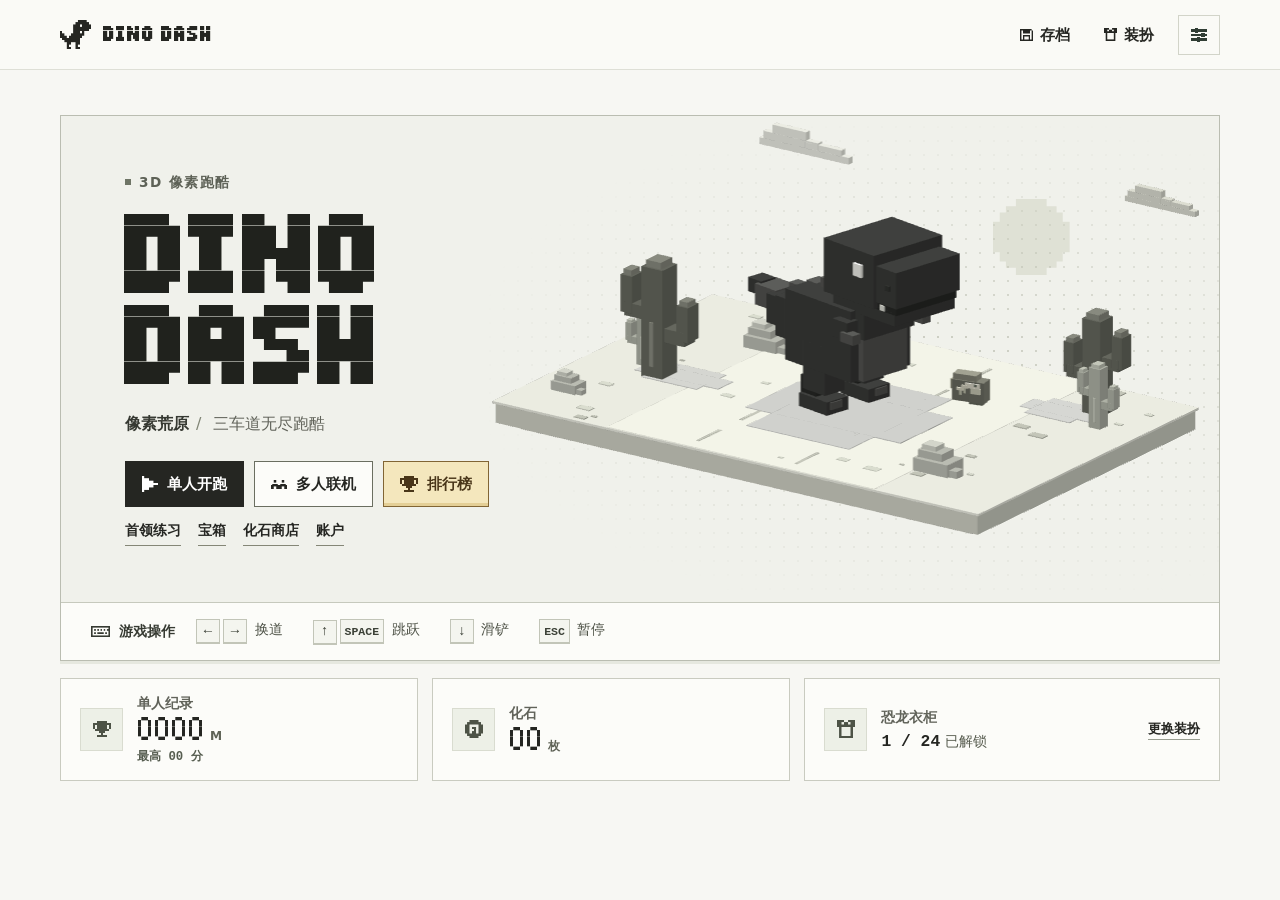
==== dino-dash/index.html @ 29844f71 "Blend bosses into the course and add player accounts and stronger boosts" ====
<!doctype html>
<html lang="zh-CN">
<head>
  <meta charset="utf-8">
  <meta name="viewport" content="width=device-width, initial-scale=1, viewport-fit=cover">
  <meta name="description" content="黑白像素 3D 恐龙跑酷。拾取道具、躲避陨石、挑战荒原首领。支持存档、装扮和多人竞速。">
  <title>DINO DASH · 像素荒原</title>
  <link rel="icon" type="image/png" href="./dino.png">
  <link rel="stylesheet" href="./game.css?v=11">
</head>
<body>
<div class="game-app"><header class="topbar"><div class="topbar-inner"><button class="brand" data-action="home" aria-label="DINO DASH 主页"><span class="icon icon-dino" aria-hidden="true"></span><span>DINO DASH</span></button><nav class="top-actions" aria-label="游戏菜单"><button class="utility" data-action="save"><span class="icon icon-save" aria-hidden="true"></span><span>存档</span></button><button class="utility" data-action="closet"><span class="icon icon-shirt" aria-hidden="true"></span><span>装扮</span></button><button class="utility audio-button" data-action="settings" aria-label="设置" title="设置"><span class="reward-icon" data-icon="settings" aria-hidden="true"></span></button></nav></div></header><main class="main"><section class="console" aria-label="跑酷游戏"><div class="stage"><div class="menu-stage" data-view="menu"><div class="hero-copy"><p class="eyebrow hero-label"><span></span>3D 像素跑酷</p><h1 aria-label="Dino Dash"><span>DINO</span><span>DASH</span></h1><p class="hero-desc"><strong>像素荒原</strong><span aria-hidden="true">/</span> 三车道无尽跑酷</p><div class="hero-actions"><button class="button solid" data-action="solo"><span class="icon icon-play" aria-hidden="true"></span>单人开跑</button><button class="button" data-action="online"><span class="icon icon-people" aria-hidden="true"></span>多人联机</button><button class="button rank-entry" data-action="rank"><span class="icon icon-trophy" aria-hidden="true"></span>排行榜</button></div>
<div class="hero-links">
  <button class="text-button" data-action="guide">首领练习</button>
  <button class="text-button" data-action="chest">宝箱</button>
  <button class="text-button" data-action="shop">化石商店</button>
  <button class="text-button" data-action="account">账户</button>
</div>
<button class="text-button continue" data-action="continue" hidden=""><span class="icon icon-save" aria-hidden="true"></span>继续单人存档 <span id="continue-distance"></span></button></div><div class="hero-world" aria-hidden="true"><div class="pixel-sun"></div><div class="hero-dots"></div><canvas id="hero-canvas"></canvas></div></div><div class="play-stage" data-view="play" hidden=""><div class="play-sky"></div><canvas id="play-canvas" aria-label="三车道恐龙跑酷赛道"></canvas><div class="hud"><div class="hud-group" aria-label="当前成绩"><div class="hud-item"><span>距离</span><strong><span id="run-distance">0000</span><small> M</small></strong></div><div class="hud-item hud-fossils"><span><span class="icon icon-fossil" aria-hidden="true"></span> 化石</span><strong id="run-fossils">00</strong></div><div class="hud-item hud-score"><span>分数</span><strong id="run-score">00</strong></div></div><div class="hud-side"><button class="square-button" data-action="pause" aria-label="暂停" title="暂停"><span class="icon icon-pause" aria-hidden="true"></span></button><div id="race-status" class="race-status" hidden=""><span id="race-network"></span><span id="race-clock"></span><div id="race-standings"></div></div></div></div><section id="boss-hud" class="boss-hud" aria-label="首领战" hidden>
  <div class="boss-status"><strong id="boss-name"></strong><span id="boss-count"></span></div>
  <div class="boss-health" id="boss-health" aria-hidden="true"></div>

</section>
<div id="active-powers" class="power-hud" aria-label="生效中的道具" hidden></div>
<div id="biome-title" class="biome-title" hidden></div>
<div id="countdown" class="countdown" aria-live="polite" hidden=""><div id="count-message"></div><strong id="count-number"></strong></div><div id="run-feedback" class="run-feedback" role="status" hidden=""></div>
<div class="touch-controls" aria-label="触屏控制"><div><button data-move="left" aria-label="向左换道">‹</button><button data-move="right" aria-label="向右换道">›</button></div><div><button data-move="jump" aria-label="跳跃">↑</button><button data-move="slide" aria-label="滑铲">↓</button></div></div></div></div><div class="command-strip"><span class="command-label"><span class="icon icon-keyboard" aria-hidden="true"></span> <span>游戏操作</span></span><div class="desktop-commands"><span><kbd>←</kbd><kbd>→</kbd> 换道</span><span><kbd>↑</kbd><kbd class="space-key">SPACE</kbd> 跳跃</span><span><kbd>↓</kbd> 滑铲</span><span><kbd class="space-key">ESC</kbd> 暂停</span></div><span class="touch-command">左右滑动换道 · 上滑跳跃 · 下滑滑铲</span></div></section><div class="home-grid" data-view="menu"><div class="stat-card"><div class="stat-icon"><span class="icon icon-trophy" aria-hidden="true"></span></div><div><span class="card-label">单人纪录</span><div class="stat-value"><strong id="best-distance">0000</strong><small> M</small></div><div class="best-score">最高 <strong id="best-score">00 分</strong></div></div></div><div class="stat-card"><div class="stat-icon"><span class="icon icon-fossil" aria-hidden="true"></span></div><div><span class="card-label">化石</span><div class="stat-value"><strong id="fossil-total">00</strong><small> 枚</small></div></div></div><button class="stat-card wardrobe-link" data-action="closet"><div class="stat-icon"><span class="icon icon-shirt" aria-hidden="true"></span></div><div><span class="card-label">恐龙衣柜</span><div class="wardrobe-count"><strong id="skin-total">1 / 24</strong> 已解锁</div></div><span class="wardrobe-open">更换装扮</span></button></div></main><dialog class="panel" id="panel" aria-label="游戏菜单"><button class="square-button panel-close" data-action="close" aria-label="关闭"><span class="icon icon-close" aria-hidden="true"></span></button><section data-panel="online" hidden=""><div class="panel-heading"><h2>多人联机</h2></div><p class="panel-desc">2–4 人同图竞速 · 650 米<span class="peer-room-note"><br>房主需保持游戏页面打开。</span></p><div class="online-fields"><label for="nickname">玩家昵称</label><input id="nickname" maxLength="16" placeholder="小恐龙" autoComplete="nickname"/></div><button class="button solid wide" id="create-button" data-action="create"><span class="icon icon-people" aria-hidden="true"></span>创建房间</button><div class="join-divider"><span>加入朋友的房间</span></div><form class="join-form" id="join-form"><label class="sr-only" for="room-input">房间码</label><input id="room-input" maxLength="6" aria-label="房间码" autoCapitalize="characters" autoComplete="off" spellCheck="false" placeholder="6 位房间码"/><button class="button" type="submit" id="join-button">加入</button></form><p class="panel-hint" id="online-hint" role="status"></p></section><section data-panel="lobby" hidden=""><div class="panel-heading"><h2>竞速房间</h2></div><div class="room-card"><div><span class="card-label">房间码</span><strong id="room-code"></strong></div><button class="button compact" data-action="invite"><span class="icon icon-copy" aria-hidden="true"></span>复制邀请</button></div><div class="room-roster-head"><strong>玩家 <span id="room-count"></span></strong><span id="room-network"></span></div><ol id="room-roster" class="room-roster"></ol><div class="panel-actions"><button class="button" data-action="leave-room" id="lobby-leave">离开</button><button class="button" id="ready-button" data-action="ready">准备</button><button class="button solid" id="start-button" data-action="start-room" hidden="">开始竞速</button></div><p class="panel-hint" id="lobby-hint" role="status"></p></section><section data-panel="closet" hidden>
  <div class="panel-heading"><h2>恐龙衣柜</h2></div>
  <div class="closet-layout">
    <div class="closet-preview">
      <canvas id="closet-canvas" aria-label="皮肤和装饰的 3D 预览"></canvas>
      <div class="closet-selection">
        <strong id="skin-name">原色暴龙</strong>
        <span id="skin-description">石墨色与方形长吻</span>
      </div>
    </div>
    <div class="closet-right">
      <div class="closet-tools">
        <div class="closet-tabs" role="group" aria-label="衣柜类别">
          <button class="wardrobe-tab" type="button" data-wardrobe-slot="skin" aria-pressed="true">皮肤</button>
          <button class="wardrobe-tab" type="button" data-wardrobe-slot="head" aria-pressed="false">头饰</button>
          <button class="wardrobe-tab" type="button" data-wardrobe-slot="neck" aria-pressed="false">颈饰</button>
        </div>
        <button class="button compact" data-action="chest">宝箱</button>
      </div>
      <div id="wardrobe-grid" class="skin-grid" aria-label="当前类别的装扮"></div>
      <div class="closet-materials">
        <span id="wardrobe-progress"></span>
        <span class="universal-balance"><span class="fragment-mark" aria-hidden="true"></span>万能碎片 <strong id="closet-universal">0</strong></span>
      </div>
      <button class="button solid wide" data-action="equip" id="equip-button" disabled>已装备</button>
      <p class="panel-hint" id="closet-hint" role="status"></p>
    </div>
  </div>
</section>
<section data-panel="chest" hidden>
  <div class="panel-heading"><h2>宝箱</h2></div>
  <div id="chest-preview" class="chest-preview">
    <div class="chest-figure" aria-hidden="true"><i class="chest-lid"></i><i class="chest-base"></i><i class="chest-sparks"></i></div>
    <div id="chest-results" class="chest-results" aria-label="抽取结果"></div>
    <span id="chest-reward" class="sr-only" role="status"></span>
  </div>
  <div class="chest-balances">
    <span><span class="icon icon-fossil" aria-hidden="true"></span> 化石 <strong id="chest-fossils"></strong></span>
    <span><span class="reward-icon inline-icon" data-icon="wildcard" aria-hidden="true"></span> 万能碎片 <strong id="chest-universal"></strong></span>
  </div>
  <div id="boost-rack" class="boost-rack" hidden>
    <strong>开局增益</strong>
    <div id="boost-options" class="boost-options"></div>
  </div>
  <div class="panel-actions chest-actions">
    <button class="button" data-action="shop">商店</button>
    <button class="button" id="chest-open" data-action="open-chest">单开</button>
    <button class="button solid" id="chest-ten" data-action="open-ten">十连</button>
  </div>
  <p class="panel-hint" id="chest-hint" role="status"></p>
</section>
<section data-panel="rank" hidden>
  <div class="panel-heading rank-heading"><h2><span class="icon icon-trophy" aria-hidden="true"></span>排行榜</h2></div>
  <p class="panel-desc" id="rank-status" role="status"></p>
  <table id="rank-table" class="rank-table" aria-label="单人排位前 50 名" hidden>
    <thead><tr><th scope="col">名次</th><th scope="col">玩家</th><th scope="col">分数</th><th scope="col">里程</th></tr></thead>
    <tbody id="rank-rows"></tbody>
  </table>
  <div id="rank-controls" hidden>
    <p class="panel-desc" id="rank-account" hidden></p>
    <div class="panel-actions">
      <button class="button" data-action="rank-refresh" type="button">刷新</button>
      <button class="button" data-action="account" type="button">账户</button>
      <button class="button solid" id="rank-start" data-action="rank-start" type="button" hidden>开始排位</button>
    </div>
  </div>
</section>
<section data-panel="account" hidden>
  <div class="panel-heading"><h2>玩家账户</h2></div>
  <p class="panel-desc" id="account-state"></p>
  <form id="account-form" hidden>
    <label class="rank-name">账户昵称<input id="account-name" maxlength="32" autocomplete="nickname" placeholder="输入独有的昵称"></label>
    <p class="panel-hint">1–16 个字，可用文字、字母、数字、空格、下划线和短横线。</p>
    <button class="button solid" id="account-save" type="submit">保存昵称</button>
  </form>
  <div id="rank-human-check" hidden><div id="rank-captcha"></div><p class="panel-hint" id="rank-captcha-status" role="status"></p></div>
  <div class="panel-actions account-actions">
    <button class="button solid" id="rank-join" data-action="rank-join" type="button" disabled hidden>验证并创建账户</button>
    <button class="button" data-action="rank" type="button">返回排行榜</button>
  </div>
  <p class="panel-hint" id="account-status" role="status"></p>
</section>
<section data-panel="shop" hidden>
  <div class="panel-heading"><h2>化石商店</h2></div>
  <div class="chest-balances"><span>化石 <strong id="shop-fossils"></strong></span></div>
  <p class="panel-desc">选用一件增益，下次单人开跑时消耗。</p>
  <ul class="shop-items" id="shop-items"></ul>
  <p class="panel-hint" id="shop-hint" role="status"></p>
</section>
<section data-panel="settings" hidden>
  <div class="panel-heading"><h2>设置</h2></div>
  <div class="audio-settings">
    <fieldset>
      <legend>背景音乐</legend>
      <label class="audio-toggle"><input id="music-enabled" type="checkbox"> 播放背景音乐</label>
      <label class="volume-field"><span>音乐音量</span><input id="music-volume" type="range" min="0" max="100" value="40"><output id="music-percent" for="music-volume">40%</output></label>
    </fieldset>
    <fieldset>
      <legend>游戏音效</legend>
      <label class="audio-toggle"><input id="effects-enabled" type="checkbox"> 播放游戏音效</label>
      <label class="volume-field"><span>音效音量</span><input id="effects-volume" type="range" min="0" max="100" value="72"><output id="effects-percent" for="effects-volume">72%</output></label>
    </fieldset>
  </div>
</section>
<section data-panel="guide" hidden>
  <div class="panel-heading"><h2>首领练习</h2></div>
  <ul id="guide-bosses" class="guide-bosses"></ul>
</section>
<section data-panel="save" hidden=""><div class="panel-heading"><h2>游戏存档</h2></div><p class="panel-desc" id="save-description">成绩、化石和装扮会自动保存到当前浏览器。</p><dl class="save-list"><div><dt>单人纪录</dt><dd id="save-best">0 m</dd></div><div><dt>最高分</dt><dd id="save-best-score">0 分</dd></div><div><dt>累计里程</dt><dd id="save-total">0 m</dd></div><div><dt>化石</dt><dd id="save-fossils">0 枚</dd></div><div><dt>单人检查点</dt><dd id="save-checkpoint">暂无</dd></div></dl><div class="panel-actions"><button class="button" data-action="export-save"><span class="icon icon-save" aria-hidden="true"></span>导出备份</button><button class="button" data-action="import-save">导入备份</button><input type="file" id="import-file" accept=".json,application/json" hidden=""/></div><p class="panel-hint" id="save-hint" role="status"></p></section><section data-panel="replace" hidden=""><div class="panel-heading"><h2>载入备份</h2></div><p class="panel-desc">载入后会覆盖当前浏览器的纪录、装扮和检查点。</p><div class="panel-actions"><button class="button" data-action="save">取消</button><button class="button solid" data-action="replace-save">载入备份</button></div></section><section data-panel="new-run" hidden=""><div class="panel-heading"><h2>开始新的跑酷？</h2></div><p class="panel-desc">开始后会替换当前的单人检查点。</p><div class="panel-actions"><button class="button" data-action="continue">继续存档</button><button class="button solid" data-action="new-solo">重新开始</button></div></section><section data-panel="pause" hidden=""><div class="panel-heading"><h2>已暂停</h2></div><p class="panel-desc" id="pause-text">单人进度已保存。</p><div class="panel-actions"><button class="button" data-action="home">回到主页</button><button class="button solid" data-action="resume"><span class="icon icon-play" aria-hidden="true"></span>继续跑酷</button></div></section><section data-panel="leave" hidden=""><div class="panel-heading"><h2>离开竞速？</h2></div><p class="panel-desc">离开将结束你在本轮的比赛。</p><div class="panel-actions"><button class="button" data-action="close">返回比赛</button><button class="button solid" data-action="leave-race">离开房间</button></div></section><section data-panel="end" hidden=""><div class="panel-heading"><h2 id="end-title">跑酷结束</h2></div><p class="end-distance"><strong id="end-distance">0</strong><small> M</small></p><p class="end-score" id="end-score"></p><p class="panel-desc" id="end-summary"></p><p class="panel-hint" id="rank-submit-status" role="status" hidden></p><div class="panel-actions"><button class="button" data-action="home">回到主页</button><button class="button solid" data-action="solo" id="end-retry"><span class="icon icon-play" aria-hidden="true"></span>再跑一次</button>
<button class="button solid" id="practice-retry" data-action="practice-retry" hidden>再挑战一次</button></div></section><section data-panel="results" hidden=""><div class="panel-heading"><h2>竞速成绩</h2></div><p class="panel-desc" id="results-summary"></p><ol id="result-roster" class="room-roster results-roster"></ol><div class="panel-actions"><button class="button" data-action="leave-room">离开房间</button><button class="button solid" id="rematch-button" data-action="rematch" hidden="">回到房间</button></div></section><section data-panel="error" hidden=""><div class="panel-heading"><h2>连接中断</h2></div><p class="panel-desc" id="connection-error"></p><div class="panel-actions"><button class="button solid" data-action="online">返回联机菜单</button></div></section></dialog><output id="toast" class="toast" aria-live="polite" hidden=""></output></div>
  <noscript>请开启 JavaScript 来运行 DINO DASH。</noscript>
  <script type="module">
    import { mount } from "./game/app.js?v=11";
    import { PeerTransport } from "./game/peer-transport.js?v=11";
    const server = document.documentElement.dataset.roomBackend === "server";
    mount(document.querySelector(".game-app"), { roomTransport: server ? null : new PeerTransport() });
  </script>
</body>
</html>
---- dino-dash/game.css ----
@font-face {
  font-family: "Dash Pixel";
  src: url("./dash-pixel.ttf") format("truetype");
  font-display: swap;
}

:root {
  color-scheme: light;
  --paper: #f7f7f3;
  --panel: #fcfcf9;
  --ink: #252622;
  --soft-ink: #61635a;
  --faint-ink: #73766b;
  --edge: #c9cbc0;
  --pale: #eceee6;
  --mono: ui-monospace, "SFMono-Regular", Consolas, "Liberation Mono", monospace;
  --pixel: "Dash Pixel", var(--mono);
  font: 16px/1.5 "PingFang SC", "Microsoft YaHei", "Noto Sans CJK SC", system-ui, sans-serif;
}

*, *::before, *::after { box-sizing: border-box; }
[hidden] { display: none !important; }
body { margin: 0; background: var(--paper); color: var(--ink); }
button, input { font: inherit; color: inherit; }
button { cursor: pointer; }
button:disabled { cursor: default; }
button:focus-visible, input:focus-visible { outline: 2px solid #343730; outline-offset: 3px; }
.sr-only { position: absolute; width: 1px; height: 1px; overflow: hidden; clip-path: inset(50%); white-space: nowrap; }

.icon {
  display: inline-block;
  width: 16px;
  height: 16px;
  flex-shrink: 0;
  vertical-align: -0.16em;
  background: currentColor;
  -webkit-mask: var(--icon) center / contain no-repeat;
  mask: var(--icon) center / contain no-repeat;
}
.icon-dino { --icon: url("./icons/dino.png"); }
.icon-play { --icon: url("./icons/play.png"); }
.icon-pause { --icon: url("./icons/pause.png"); }
.icon-close { --icon: url("./icons/close.png"); }
.icon-people { --icon: url("./icons/people.png"); }
.icon-save { --icon: url("./icons/save.png"); }
.icon-shirt { --icon: url("./icons/shirt.png"); }
.icon-sound { --icon: url("./icons/sound.png"); }
.icon-muted { --icon: url("./icons/muted.png"); }
.icon-fossil { --icon: url("./icons/fossil.png"); }
.icon-trophy { --icon: url("./icons/trophy.png"); }
.icon-keyboard { --icon: url("./icons/keyboard.png"); }
.icon-copy { --icon: url("./icons/copy.png"); }

.topbar { border-bottom: 1px solid #dedfd6; background: #fafaf6; }
.topbar-inner, .main { width: min(1160px, calc(100% - 88px)); margin-inline: auto; }
.topbar-inner { display: flex; justify-content: space-between; align-items: center; min-height: 69px; }
.brand {
  display: inline-flex;
  align-items: center;
  gap: 11px;
  padding: 6px 0;
  border: 0;
  background: none;
  font: 1.18rem/1 var(--pixel);
  white-space: nowrap;
}
.brand .icon { width: 31px; height: 29px; }
.top-actions { display: flex; gap: 6px; align-items: center; }
.utility {
  display: inline-flex;
  gap: 7px;
  align-items: center;
  justify-content: center;
  min-height: 40px;
  padding: 0 13px;
  border: 1px solid transparent;
  background: transparent;
  font-size: 0.91rem;
  font-weight: 600;
  white-space: nowrap;
}
.utility:hover { background: #ebede5; border-color: #d8dacf; }
.utility .icon { width: 13px; height: 13px; }
.audio-button { margin-left: 4px; min-width: 42px; padding: 0; border-color: #d2d4c9; }
.audio-button .icon { width: 17px; height: 17px; }

.main { padding-top: clamp(26px, 5vh, 56px); padding-bottom: 40px; }
.console { border: 1px solid #babdb1; background: var(--panel); box-shadow: 0 3px 0 #e6e8df; }
.stage {
  --stage-height: clamp(445px, 54vh, 515px);
  position: relative;
  min-height: var(--stage-height);
  background: #f0f1eb;
  overflow: hidden;
}
.menu-stage { min-height: var(--stage-height); position: relative; display: flex; align-items: center; }
.hero-copy {
  position: relative;
  z-index: 2;
  width: fit-content;
  margin-left: clamp(34px, 5vw, 68px);
  padding: 40px 0;
}
.eyebrow {
  display: block;
  color: #5d6156;
  font-weight: 680;
  font-size: 0.85rem;
  letter-spacing: 0.11em;
}
.hero-label { display: flex; align-items: center; gap: 8px; margin: 0 0 17px; }
.hero-label > span { display: block; width: 6px; height: 6px; background: #6f7566; }
.hero-copy h1 {
  display: grid;
  position: relative;
  margin: 0 0 21px -4px;
  font: clamp(4.5rem, 7.9vw, 7.1rem)/0.90 var(--pixel);
  letter-spacing: -0.045em;
  color: #20221d;
}
.hero-copy h1 > span { display: block; }
.hero-desc { margin: 0 0 25px; color: var(--soft-ink); }
.hero-desc strong { font-weight: 700; color: #363932; }
.hero-desc > span { margin-inline: 7px; color: #818676; }
.hero-actions, .panel-actions { display: flex; align-items: center; flex-wrap: wrap; gap: 10px; }
.button, .square-button {
  display: inline-flex;
  align-items: center;
  justify-content: center;
  gap: 9px;
  min-height: 46px;
  border: 1px solid #6a6e60;
  border-radius: 0;
  background: var(--panel);
  padding: 0 16px;
  font-size: 0.93rem;
  font-weight: 700;
  white-space: nowrap;
  transition: background-color 120ms, transform 120ms;
}
.button:hover, .square-button:hover { background: #e4e7dc; }
.button:active:not(:disabled), .square-button:active { transform: translateY(1px); }
.button.solid { background: var(--ink); color: #fff; border-color: var(--ink); }
.button.solid:hover { background: #41463c; }
.button.solid:disabled { background: #d6d9cf; border-color: #d6d9cf; color: #50554a; }
.button:disabled:not(.solid) { opacity: 0.56; }
.button.compact { min-height: 38px; padding: 0 11px; font-size: 0.87rem; }
.button.wide { width: 100%; }
.hero-actions .rank-entry {
  background: #f4e7bd;
  border-color: #816534;
  color: #493619;
  box-shadow: inset 0 -3px #e4cf96;
}
.hero-actions .rank-entry:hover { background: #efdda5; }
.rank-entry .icon-trophy { width: 18px; height: 18px; }
.square-button { min-height: 36px; padding: 0; width: 36px; }
.square-button .icon { width: 12px; height: 12px; }
.text-button {
  display: inline-flex;
  align-items: center;
  gap: 8px;
  border: 0;
  border-bottom: 1px solid #858777;
  background: transparent;
  padding: 4px 0;
  font-size: 0.92rem;
  font-weight: 650;
}
.text-button:hover { color: #626858; }
.continue { margin-top: 13px; }
.continue .icon { width: 12px; height: 12px; }
.continue > span:last-child { font-family: var(--mono); }
.hero-world {
  position: absolute;
  height: 100%;
  width: 64.5%;
  right: 0;
  top: 0;
  overflow: hidden;
  pointer-events: none;
  isolation: isolate;
}
.hero-world canvas, .play-stage canvas { display: block; width: 100%; height: 100%; position: absolute; inset: 0; }
.hero-world canvas { z-index: 1; }
.hero-dots {
  position: absolute;
  inset: 0 0 0 1%;
  background: radial-gradient(#aaad9d 0.85px, transparent 0.85px) 3px 4px / 14px 14px;
  opacity: 0.57;
  mask-image: radial-gradient(ellipse at 63% 51%, #000 0%, rgb(0 0 0 / 0.45) 41%, transparent 73%);
}
.pixel-sun {
  position: absolute;
  top: 17%;
  right: 20%;
  width: clamp(35px, 6vw, 82px);
  aspect-ratio: 1;
  background: #dfe1d5;
  clip-path: polygon(30% 0, 70% 0, 70% 10%, 83% 10%, 83% 18%, 91% 18%, 91% 30%, 100% 30%, 100% 70%, 91% 70%, 91% 82%, 83% 82%, 83% 90%, 70% 90%, 70% 100%, 30% 100%, 30% 90%, 17% 90%, 17% 82%, 9% 82%, 9% 70%, 0 70%, 0 30%, 9% 30%, 9% 18%, 17% 18%, 17% 10%, 30% 10%);
}
.command-strip {
  min-height: 58px;
  display: flex;
  align-items: center;
  gap: 21px;
  border-top: 1px solid #c6c9bd;
  padding: 11px clamp(17px, 3vw, 30px);
  font-size: 0.89rem;
  color: #4e5247;
}
.command-label { display: flex; align-items: center; gap: 9px; font-weight: 680; flex-shrink: 0; color: #363a32; }
.command-label .icon { width: 19px; }
.desktop-commands { display: flex; align-items: center; gap: clamp(12px, 2.5vw, 30px); flex-wrap: wrap; }
.desktop-commands > span { white-space: nowrap; }
kbd {
  display: inline-grid;
  place-items: center;
  min-width: 24px;
  height: 24px;
  padding: 0 4px;
  margin-right: 3px;
  border: 1px solid #c2c5b8;
  box-shadow: 0 1px 0 #c2c5b8;
  background: #f4f5ef;
  font: 700 0.87rem/1 var(--mono);
  color: #3b4036;
}
kbd.space-key { min-width: 30px; font-size: 0.72rem; }
.touch-command { display: none; }
.home-grid { display: grid; grid-template-columns: 1fr 1fr 1.16fr; gap: 14px; margin-top: 17px; }
.stat-card {
  background: var(--panel);
  color: var(--ink);
  border: 1px solid var(--edge);
  min-width: 0;
  min-height: 96px;
  display: flex;
  align-items: center;
  gap: 14px;
  padding: 14px 19px;
  text-align: left;
}
.stat-icon { display: grid; place-items: center; min-width: 43px; height: 43px; border: 1px solid #d9dcd0; background: #edf0e7; }
.stat-icon .icon { width: 18px; height: 18px; color: #4d5346; }
.card-label { display: block; color: var(--soft-ink); font-size: 0.88rem; font-weight: 650; }
.stat-value, .wardrobe-count { display: flex; align-items: baseline; gap: 5px; white-space: nowrap; }
.stat-value strong { font: 1.88rem/1 var(--pixel); }
.stat-value small { font-size: 0.76rem; font-weight: 600; color: #5e6256; }
.wardrobe-count { font-size: 0.86rem; margin-top: 3px; color: #555a4d; }
.wardrobe-count strong { font: 700 1.02rem/1 var(--mono); color: var(--ink); }
.wardrobe-link:hover { background: #f0f2e9; border-color: #a6aa9c; }
.wardrobe-open { margin-left: auto; white-space: nowrap; font-size: 0.81rem; font-weight: 680; border-bottom: 1px solid #999e91; }

.play-stage { position: absolute; inset: 0; touch-action: none; user-select: none; overflow: hidden; }
.play-sky { position: absolute; inset: 0; background: linear-gradient(#f6f7f0 0%, #eeeeeb 57%, #d9dad1 100%); }
.hud { position: absolute; inset: 18px 19px auto; display: flex; align-items: flex-start; justify-content: space-between; pointer-events: none; }
.hud-group, .hud-side { display: flex; align-items: flex-start; gap: 8px; }
.hud-side { align-items: flex-end; flex-direction: column; }
.hud-item, .race-status { background: rgb(251 252 247 / 0.94); border: 1px solid #b9bdaf; padding: 7px 13px 5px; min-width: 111px; }
.hud-item > span, .race-status > span { display: block; font-size: 0.84rem; color: #4e5248; font-weight: 650; }
.hud-item > strong { font: 1.7rem/1.1 var(--pixel); white-space: nowrap; }
.hud-item small { font: 700 0.76rem/1 var(--mono); color: #646858; }
.hud-item .icon { width: 12px; height: 12px; }
.hud-fossils { min-width: 75px; }
.hud-score { min-width: 82px; }
.best-score { margin-top: 4px; color: #565d50; font: 600 .77rem/1.35 var(--mono); }
.end-score { margin: 9px 0 3px; color: #353b32; font: 1.52rem/1.2 var(--pixel); }
.hud .square-button { pointer-events: auto; }
.race-status { max-width: 178px; width: 100%; }
#race-clock { margin: 2px 0; font-family: var(--mono); color: #252622; }
#race-standings { display: grid; gap: 3px; font-size: 0.78rem; }
.standing { display: flex; justify-content: space-between; gap: 8px; align-items: center; }
.standing span:first-child { overflow: hidden; white-space: nowrap; text-overflow: ellipsis; }
.standing span:last-child { white-space: nowrap; font-family: var(--mono); }
.standing.self { font-weight: 750; }
.countdown { position: absolute; inset: 0; display: grid; place-content: center; text-align: center; pointer-events: none; color: #252923; }
.countdown > div { justify-self: center; padding: 4px 9px; color: #343a30; background: #f9faf0; border: 1px solid #bbc3b0; font-size: 0.87rem; font-weight: 700; }
.countdown > div:empty { display: none; }
.countdown strong { font: 7rem/1.12 var(--pixel); color: #292d24; text-shadow: 4px 4px #eff1e7; }
.run-feedback {
  position: absolute;
  bottom: 14px;
  left: 50%;
  transform: translateX(-50%);
  background: #262a23;
  color: #f8f9f4;
  padding: 6px 11px;
  font-size: 0.87rem;
  white-space: nowrap;
}
.touch-controls { display: none; }

.panel {
  width: min(455px, calc(100% - 32px));
  max-height: calc(100% - 24px);
  overflow: auto;
  padding: 27px;
  border: 1px solid #64695b;
  box-shadow: 4px 4px 0 rgb(35 41 31 / 0.27);
  background: var(--panel);
  color: var(--ink);
}
.panel:has([data-panel="closet"]:not([hidden])) { width: min(730px, calc(100% - 32px)); }
.panel::backdrop { background: rgb(33 38 29 / 0.38); }
.panel-close { position: absolute; top: 15px; right: 15px; }
.panel-heading { padding-right: 43px; }
.panel-heading h2 { margin: 0; font-size: 1.68rem; font-weight: 820; letter-spacing: -0.035em; line-height: 1.25; }
.panel-desc { margin: 10px 0 19px; color: #4f5549; }
.panel-actions { justify-content: flex-end; margin-top: 17px; }
.panel-hint { margin: 10px 0 0; color: #515749; font-size: 0.87rem; overflow-wrap: anywhere; }
.panel-hint:empty { display: none; }
.online-fields { display: grid; gap: 5px; margin-bottom: 12px; }
.online-fields label { color: #4c5147; font-size: 0.9rem; font-weight: 640; }
.online-fields input, .join-form input { border: 1px solid #bfc3b5; background: #f5f6ef; min-width: 0; min-height: 44px; padding: 0 10px; border-radius: 0; }
.join-divider { display: flex; align-items: center; gap: 10px; color: #555c50; font-size: 0.88rem; margin: 15px 0 10px; }
.join-divider::before, .join-divider::after { content: ""; flex: 1; height: 1px; background: #d0d4c8; }
.join-form { display: grid; grid-template-columns: 1fr auto; gap: 8px; }
.join-form input { font-family: var(--mono); text-transform: uppercase; letter-spacing: 0.08em; }
.room-card {
  display: flex;
  align-items: center;
  justify-content: space-between;
  gap: 10px;
  border: 1px solid #c9cebf;
  background: #eef0e7;
  padding: 10px 13px;
  margin: 16px 0;
}
#room-code { display: block; font: 750 clamp(1.26rem, 4vw, 1.82rem)/1.2 var(--mono); letter-spacing: 0.1em; }
.room-roster-head { display: flex; align-items: center; justify-content: space-between; gap: 10px; margin-bottom: 7px; font-size: 0.91rem; }
#room-network, #race-network { color: #4e5747; }
.room-roster { margin: 0; padding: 0; list-style: none; display: grid; gap: 5px; }
.room-player {
  display: flex;
  align-items: center;
  gap: 8px;
  min-height: 42px;
  border: 1px solid #d7dbd0;
  padding: 4px 8px;
  background: #f8f9f4;
}
.room-player .skin-sprite { width: 30px; height: 27px; }
.room-player .player-name { flex: 1; overflow: hidden; white-space: nowrap; text-overflow: ellipsis; font-weight: 650; }
.room-player .player-status, .room-player .player-place { color: #4c5546; white-space: nowrap; font-size: 0.86rem; }
.room-player .player-place { font-family: var(--mono); }
.results-roster .room-player { min-height: 48px; }
.closet-layout { display: grid; grid-template-columns: 0.89fr 1.1fr; gap: 14px; margin-top: 17px; }
.closet-preview { position: relative; min-width: 0; border: 1px solid #c9cebf; background: #edece6; min-height: 249px; overflow: hidden; }
.closet-preview canvas { display: block; width: 100%; height: 100%; position: absolute; inset: 0; }
.closet-balance { display: flex; gap: 6px; align-items: center; position: absolute; z-index: 1; top: 9px; left: 10px; font: 750 0.95rem/1 var(--mono); }
.closet-selection { position: absolute; bottom: 6px; left: 7px; right: 7px; background: rgb(250 251 246 / 0.94); padding: 5px 8px; display: grid; }
.closet-selection strong { font-size: 0.95rem; }
.closet-selection span { font-size: 0.78rem; color: #52584d; }
.skin-grid { display: grid; grid-template-columns: repeat(3, minmax(0, 1fr)); gap: 5px; margin-bottom: 8px; }
.skin-tile {
  display: grid;
  place-items: center;
  background: #f2f4ec;
  padding: 4px 3px 7px;
  border: 1px solid #cbd0c1;
  min-width: 0;
}
.skin-tile:hover { background: #e8ecdf; }
.skin-tile[aria-pressed="true"] { border-color: #373e32; box-shadow: inset 0 0 0 1px #373e32; }
.skin-sprite { display: inline-block; width: 50px; height: 43px; background: var(--sprite) center / contain no-repeat; image-rendering: pixelated; flex-shrink: 0; }
.skin-classic { --sprite: url("./icons/skin-classic.png"); }
.skin-cap { --sprite: url("./icons/skin-cap.png"); }
.skin-scarf { --sprite: url("./icons/skin-scarf.png"); }
.skin-pale { --sprite: url("./icons/skin-pale.png"); }
.skin-visor { --sprite: url("./icons/skin-visor.png"); }
.skin-crown { --sprite: url("./icons/skin-crown.png"); }
.skin-label, .skin-cost { white-space: nowrap; font-size: 0.8rem; font-weight: 630; }
.skin-cost { font-size: 0.75rem; color: #575e50; font-weight: 500; }
.save-list { margin: 0; display: grid; }
.save-list > div { padding: 8px 0; border-bottom: 1px solid #d7dbd0; display: flex; justify-content: space-between; align-items: center; gap: 10px; }
.save-list dt { color: #4d5548; }
.save-list dd { margin: 0; font-family: var(--mono); font-weight: 680; }
.end-distance { margin: 15px 0 5px; font: 4.1rem/1 var(--pixel); }
.end-distance small { font: 750 1rem/1 var(--mono); color: #57604f; }
.toast {
  position: fixed;
  z-index: 4;
  bottom: 16px;
  left: 50%;
  transform: translateX(-50%);
  max-width: calc(100% - 32px);
  background: #282c24;
  color: #fafbf6;
  border: 1px solid #171b16;
  padding: 8px 14px;
  font-size: 0.91rem;
  white-space: nowrap;
}

@media (max-width: 1000px) {
  .topbar-inner, .main { width: calc(100% - 48px); }
  .hero-copy { margin-left: 32px; }
  .hero-copy h1 { font-size: clamp(4.5rem, 9.7vw, 6.5rem); }
  .hero-world { width: 62.5%; }
  .wardrobe-open { display: none; }
}

@media (max-width: 680px) {
  .topbar-inner, .main { width: calc(100% - 28px); }
  .topbar-inner { min-height: 58px; }
  .brand { font-size: 1rem; gap: 7px; }
  .brand .icon { width: 23px; height: 23px; }
  .top-actions { gap: 1px; }
  .utility { min-height: 35px; padding: 0 6px; gap: 4px; font-size: 0.83rem; }
  .utility .icon { width: 12px; height: 12px; }
  .audio-button { padding: 0; min-width: 35px; }
  .audio-button .icon { width: 14px; height: 14px; }
  .main { padding-top: 15px; padding-bottom: 18px; }
  .stage { --stage-height: min(67vh, 520px); min-height: 0; }
  .menu-stage { display: block; min-height: 0; }
  .hero-copy { margin: 0; width: 100%; padding: 24px 15px 0; text-align: center; }
  .hero-label { justify-content: center; margin-bottom: 12px; }
  .hero-copy h1 { display: flex; justify-content: center; gap: 0.13em; margin: 0 0 13px; font-size: clamp(2.6rem, 10.1vw, 4.5rem); line-height: 0.88; }
  .hero-desc { font-size: 0.91rem; margin-bottom: 16px; }
  .hero-actions { display: grid; grid-template-columns: repeat(2, minmax(0, 1fr)); max-width: 360px; margin-inline: auto; }
  .hero-actions .button { min-height: 43px; }
  .hero-actions .rank-entry { grid-column: 1 / -1; }
  .hero-world { position: relative; width: 100%; height: clamp(175px, 55vw, 300px); margin-top: 3px; }
  .pixel-sun { top: 9%; right: 23%; width: 42px; }
  .stage:has(.play-stage:not([hidden])) { min-height: max(360px, var(--stage-height)); }
  .command-strip { min-height: 45px; padding: 8px 9px; gap: 6px; font-size: 0.76rem; }
  .command-label .icon { display: none; }
  .command-label { margin-right: 3px; }
  .desktop-commands { gap: 4px 10px; }
  kbd { min-width: 21px; height: 21px; padding: 0 2px; margin-right: 2px; }
  kbd.space-key { min-width: 23px; font-size: 0.66rem; }
  .home-grid { margin-top: 11px; gap: 6px; grid-template-columns: 1fr 1fr 1.12fr; }
  .stat-card { min-height: 72px; padding: 8px 7px; gap: 5px; }
  .stat-icon { min-width: 24px; height: 24px; }
  .stat-icon .icon { width: 12px; height: 12px; }
  .stat-value strong { font-size: 1.22rem; }
  .stat-value, .wardrobe-count { gap: 2px; }
  .stat-value small, .wardrobe-count { font-size: 0.68rem; }
  .wardrobe-count strong { font-size: 0.70rem; }
  .card-label { font-size: 0.75rem; white-space: nowrap; }
  .hud { inset: 10px 10px auto; }
  .hud-group { gap: 4px; }
  .hud-item, .race-status { min-width: 68px; padding: 4px 6px 3px; }
  .hud-item > span, .race-status > span { font-size: 0.73rem; }
  .hud-item > strong { font-size: 1.35rem; }
  .hud-item small { font-size: 0.65rem; }
  .hud-fossils { min-width: 48px; }
  .hud-score { min-width: 54px; }
  .race-status { max-width: 122px; }
  #race-standings { font-size: 0.69rem; }
  .panel { padding: 21px 16px; }
  .panel-close { top: 11px; right: 11px; }
  .panel-heading h2 { font-size: 1.5rem; }
  .closet-layout { grid-template-columns: 1fr; gap: 8px; }
  .closet-preview { min-height: 152px; }
  .closet-preview canvas { height: 170px; top: -16px; }
  .skin-sprite { width: 42px; height: 36px; }
}

@media (pointer: coarse) {
  .desktop-commands { display: none; }
  .touch-command { display: inline; }
  .touch-controls { display: flex; justify-content: space-between; position: absolute; bottom: 10px; left: 10px; right: 10px; pointer-events: none; }
  .touch-controls div { display: flex; gap: 5px; }
  .touch-controls button {
    pointer-events: auto;
    touch-action: none;
    display: grid;
    place-content: center;
    width: 45px;
    height: 45px;
    background: rgb(252 253 247 / 0.87);
    color: var(--ink);
    font: 700 1.47rem/1 var(--mono);
    border: 1px solid #858d7e;
  }
  .touch-controls button:active { background: #cbd2c2; }
  .run-feedback { bottom: 63px; }
}
@media (max-width: 360px) {
  .hero-actions .button { padding-inline: 6px; }
  .stat-icon { display: none; }
  .utility { padding: 0 4px; }
}
@media (prefers-reduced-motion: reduce) {
  *, *::before, *::after { transition-duration: 0ms !important; }
}

.topbar { padding: env(safe-area-inset-top) env(safe-area-inset-right) 0 env(safe-area-inset-left); }
[data-room-backend="server"] .peer-room-note { display: none; }
.is-playing .hud { left: max(var(--hud-rim, 19px), env(safe-area-inset-left)); right: max(var(--hud-rim, 19px), env(safe-area-inset-right)); }
.hero-links { display: flex; gap: 17px; margin-top: 9px; }
.hero-links .text-button { font-size: 0.86rem; }
.is-playing .main { width: min(1560px, calc(100% - 28px)); padding: 10px 0 10px; }
.is-playing .stage { min-height: clamp(420px, calc(100dvh - 146px), 1000px); }
.is-playing .console { box-shadow: none; }
.play-stage canvas { touch-action: none; }
.boss-hud {
  position: absolute;
  inset: 18px 0 auto;
  width: min(312px, 37%);
  margin-inline: auto;
  color: var(--ink);
  background: rgb(248 249 241 / 0.97);
  border: 1px solid #73796c;
  padding: 8px 12px 7px;
  pointer-events: none;
}
.boss-status { display: flex; justify-content: space-between; align-items: baseline; gap: 7px; }
.boss-status > strong { font-size: 1rem; letter-spacing: 0.04em; }
.boss-status > span { font: 700 0.83rem/1 var(--mono); white-space: nowrap; }
.boss-health { display: flex; gap: 3px; margin-top: 5px; }
.boss-health > i { height: 7px; flex: 1; background: #daddd1; border: 1px solid #b3b9aa; }
.boss-health > i.active { background: #292e27; border-color: #292e27; }
.boss-hud[data-phase="exposed"] { border-color: #262b23; box-shadow: 0 3px #e2e6d9; }
.boss-hud[data-phase="warning"] .boss-health > i.active { background: repeating-linear-gradient(135deg, #383c34 0 4px, #595e54 4px 8px); }
.power-hud { position: absolute; top: 83px; left: 19px; display: flex; gap: 5px; flex-wrap: wrap; max-width: 68%; pointer-events: none; }
.power-chip { display: inline-flex; gap: 5px; align-items: center; border: 1px solid #b4bcae; color: var(--ink); background: #f0f2e8; padding: 3px 6px; font-size: 0.84rem; font-weight: 650; }
.power-chip b, .power-symbol { display: inline-grid; place-items: center; width: 24px; height: 24px; background: #353931; color: #f5f7ea; font-size: 0.8rem; font-weight: 700; line-height: 1; }
.power-chip span { font: 700 0.79rem/1 var(--mono); }

.panel:has([data-panel="closet"]:not([hidden])) { width: min(850px, calc(100% - 32px)); }
.panel:has([data-panel="guide"]:not([hidden])) { width: min(732px, calc(100% - 32px)); }
.closet-layout { grid-template-columns: minmax(0, 0.83fr) minmax(0, 1.35fr); gap: 16px; }
.closet-preview { min-height: 295px; }
.closet-tools { display: flex; justify-content: space-between; align-items: center; gap: 8px; margin-bottom: 8px; }
.closet-tabs { display: flex; gap: 3px; }
.wardrobe-tab {
  min-height: 38px;
  border: 1px solid #c1c7b8;
  background: #f1f3ea;
  padding: 0 9px;
  font-size: 0.89rem;
  font-weight: 680;
  white-space: nowrap;
}
.wardrobe-tab[aria-pressed="true"] { color: #f8faf2; border-color: #292e25; background: #292e25; }
.wardrobe-tab:hover:not([aria-pressed="true"]) { background: #e3e8dc; }
.closet-tools .compact { white-space: nowrap; }
.skin-grid { gap: 6px; }
.skin-tile { padding: 4px 3px 6px; min-height: 78px; }
.skin-tile:focus-visible { outline-offset: 1px; }
.skin-label { white-space: normal; text-align: center; }
.wardrobe-stamp {
  display: block;
  width: 52px;
  height: 36px;
  background-image: url("./icons/wardrobe.png?v=11");
  background-repeat: no-repeat;
  background-size: var(--sheet-size, 1800%) 100%;
  background-position: var(--sheet-x, 0%) center;
  image-rendering: pixelated;
  flex-shrink: 0;
}
.room-player .wardrobe-stamp { width: 32px; height: 24px; }
.wardrobe-stamp.empty { background: none; width: 23px; height: 23px; border: 1px dashed #a7ae9f; margin: 6px 0; }
.closet-materials, .chest-balances { display: flex; justify-content: space-between; align-items: baseline; flex-wrap: wrap; gap: 4px 10px; color: #4b5347; font-size: 0.86rem; margin: 8px 0; }
.universal-balance { white-space: nowrap; }
.fragment-mark { display: inline-block; width: 10px; height: 10px; background: #585e51; clip-path: polygon(50% 0, 100% 40%, 78% 82%, 32% 100%, 0 48%); }
.chest-preview {
  position: relative;
  min-height: 162px;
  display: grid;
  grid-template-rows: 112px auto;
  place-items: center;
  gap: 2px;
  background: radial-gradient(ellipse at 50% 58%, #fafbf4, #e7eade 85%);
  border: 1px solid #c5cbbd;
  margin: 16px 0 0;
  padding-bottom: 8px;
  text-align: center;
}
.chest-figure { position: relative; width: 89px; height: 73px; transform: translateY(7px); }
.chest-lid, .chest-base { position: absolute; display: block; left: 0; right: 0; border: 4px solid #343a31; background: #979d8c; box-shadow: inset 7px 0 #676e60, inset -7px 0 #b4b9a9; }
.chest-lid { top: 8px; height: 23px; background: #b2b7a9; transform-origin: 50% 88%; transition: transform 200ms ease-out; }
.chest-base { top: 31px; height: 38px; }
.chest-base::after { content: ""; position: absolute; top: -7px; left: 32px; width: 17px; height: 17px; border: 3px solid #343931; background: #eef2e3; }
.chest-preview.opened .chest-lid { transform: translateY(-12px) rotate(-13deg); }
.chest-sparks { position: absolute; width: 5px; height: 5px; background: #666d61; left: 40px; top: 6px; opacity: 0; box-shadow: -16px -9px #858d7b, 14px -11px #858d7b, 21px 0 #9ea794, -25px 4px #9ea794; }
.chest-preview.opened .chest-sparks { opacity: 1; animation: chest-spark 240ms ease-out both; }
@keyframes chest-spark { from { transform: translateY(10px) scale(0.5); opacity: 0; } to { transform: translateY(-7px); opacity: 1; } }
#chest-reward { align-self: start; color: #2e372b; min-height: 1.5em; font-size: 0.95rem; margin: 0 8px; }
.chest-balances { border-top: 1px solid #d7dbd0; padding-top: 8px; }
.guide-bosses li { display: flex; gap: 7px; align-items: center; border: 1px solid #d0d6c7; background: #f1f4eb; padding: 5px; }
.guide-bosses .wardrobe-stamp { width: 38px; height: 28px; }
.guide-bosses .compact { min-height: 31px; padding: 0 7px; }

@media (max-width: 680px) {
  .hero-links { justify-content: center; }
  .is-playing .topbar-inner { min-height: 46px; }
  .is-playing .hud { --hud-rim: 10px; }
  .is-playing .main { width: 100%; padding: 0; }
  .is-playing .console { border-inline-width: 0; border-bottom: 0; }
  .is-playing .stage:has(.play-stage:not([hidden])) { min-height: max(320px, calc(100dvh - 48px - env(safe-area-inset-top))); }
  .is-playing .command-strip { display: none; }
  .boss-hud { inset: 65px auto auto 10px; width: min(69%, 255px); padding: 6px 8px; }
  .boss-hud > .boss-status > strong { font-size: 0.92rem; }
  .power-hud { top: 64px; left: 10px; }
  .play-stage:has(.boss-hud:not([hidden])) .power-hud { top: 142px; }
  .run-feedback { bottom: 80px; }
  .closet-layout { grid-template-columns: 1fr; gap: 8px; }
  .closet-preview { min-height: 153px; }
  .closet-preview canvas { height: 170px; top: -14px; }
  .skin-tile { min-height: 69px; }
  .wardrobe-stamp { width: 46px; height: 32px; }
}
@media (pointer: coarse) {
  .touch-controls { bottom: max(11px, calc(env(safe-area-inset-bottom) + 6px)); left: max(10px, env(safe-area-inset-left)); right: max(10px, env(safe-area-inset-right)); }
  .touch-controls button { width: clamp(38px, 12vw, 54px); height: clamp(44px, 12vw, 53px); }
}

.play-sky::before, .play-sky::after { content: ""; position: absolute; inset: 0; opacity: 0; transition: opacity 650ms ease; }
.play-sky::before { background: linear-gradient(#d1dacf, #c0cec1 58%, #839681); }
.play-sky::after { background: linear-gradient(#414b49, #63706d 62%, #747f77); }
.play-stage[data-biome="jungle"] .play-sky::before,
.play-stage[data-biome="cave"] .play-sky::after { opacity: 1; }
.biome-title {
  position: absolute; z-index: 2; left: 50%; top: 25%; transform: translateX(-50%);
  background: #f1f3eb; color: #29312a; border: 1px solid #a7afa1; padding: 5px 14px;
  font: 700 1rem/1.45 var(--mono); letter-spacing: 0.12em; pointer-events: none; white-space: nowrap;
}
[data-panel="guide"] .guide-bosses { margin-top: 14px; }
.panel:has([data-panel="guide"]:not([hidden])) { width: min(410px, calc(100% - 32px)); }
.chest-preview { min-height: 108px; grid-template-rows: 81px auto; padding: 0 8px 8px; }
.chest-figure { transform: translateY(5px) scale(0.83); }
.chest-preview.drawing .chest-figure { animation: draw-box 0.36s ease-out; }
.chest-results {
  width: 100%; display: grid; grid-template-columns: repeat(5, minmax(0, 1fr));
  gap: 4px; padding-inline: 1px; perspective: 620px;
}
.chest-results[data-count="1"] { display: flex; justify-content: center; }
.reward-card {
  border: 1px solid #9aa492; background: #eff2e7; padding: 4px 1px; min-width: 0; min-height: 71px;
  display: grid; grid-template-rows: 22px auto 15px; place-items: center; align-content: center;
}
.reward-card[data-reward="boost"] { background: #e1eade; border-color: #748c73; }
.reward-card[data-reward="wildcard"] { background: #efeadd; border-color: #a99c78; }
.chest-results[data-count="1"] .reward-card { min-width: 111px; }
.reward-symbol { font: 750 1rem/1 var(--mono); }
.reward-card strong { font-size: 0.71rem; line-height: 1.13; text-wrap: balance; }
.reward-card small { font-size: 0.66rem; color: #454e43; }
.drawing .reward-card { animation: reward-flip 0.38s cubic-bezier(.2,.68,.36,1) both; animation-delay: calc(180ms + var(--order) * 105ms); }
@keyframes draw-box {
  0%, 100% { transform: translateY(5px) scale(.83); }
  26% { transform: translateY(8px) rotate(-6deg) scale(.82); }
  55% { transform: translateY(-5px) rotate(4deg) scale(.95); }
}
@keyframes reward-flip {
  0% { transform: translateY(-20px) rotateY(-100deg) scale(.72); opacity: 0; }
  68% { transform: translateY(2px) rotateY(8deg) scale(1.035); opacity: 1; }
  100% { transform: none; opacity: 1; }
}
.boost-rack { display: flex; align-items: center; justify-content: space-between; gap: 6px; padding: 6px 0; font-size: 0.83rem; }
.boost-options { display: flex; flex-wrap: wrap; gap: 4px; justify-content: end; }
.boost-option { min-width: 44px; min-height: 36px; border: 1px solid #a2ad9b; background: #e5eadf; color: #2c372b; }
.boost-option[aria-pressed="true"] { background: #343e33; color: #f0f4e9; }
.chest-actions { gap: 6px; margin-top: 9px; }
.chest-actions .button { padding-inline: 10px; }
@media (prefers-reduced-motion: reduce) {
  .chest-preview.drawing .chest-figure, .drawing .reward-card, .chest-preview.opened .chest-sparks { animation: none; }
}

.reward-icon {
  display: inline-block; flex: 0 0 auto; width: 24px; height: 24px;
  background: url("./icons/rewards.png") var(--reward-x, 0%) center / 900% 100% no-repeat;
  image-rendering: pixelated;
}
.reward-icon[data-icon="shield"] { --reward-x: 12.5%; }
.reward-icon[data-icon="amber"] { --reward-x: 25%; }
.reward-icon[data-icon="feather"] { --reward-x: 37.5%; }
.reward-icon[data-icon="trail"] { --reward-x: 50%; }
.reward-icon[data-icon="scout"] { --reward-x: 62.5%; }
.reward-icon[data-icon="wildcard"] { --reward-x: 75%; }
.reward-icon[data-icon="shard"] { --reward-x: 87.5%; }
.reward-icon[data-icon="settings"] { --reward-x: 100%; width: 18px; height: 18px; }
.reward-icon.inline-icon { width: 14px; height: 14px; vertical-align: -3px; }
.reward-symbol.wardrobe-stamp { width: 32px; height: 24px; position: relative; }
.reward-symbol .reward-icon { position: absolute; width: 13px; height: 13px; right: -2px; bottom: -2px; }
.boost-option { display: inline-flex; align-items: center; justify-content: center; gap: 3px; padding-inline: 4px; }
.boost-option .reward-icon, .power-chip .reward-icon { width: 17px; height: 17px; }
.shop-items { display: grid; list-style: none; padding: 0; gap: 6px; }
.shop-items li { display: grid; grid-template-columns: auto minmax(0,1fr) auto; align-items: center; gap: 8px; padding: 8px; border: 1px solid #c4cabc; background: #f1f3e9; }
.shop-items li > div:last-child { display: flex; gap: 4px; }
.shop-items strong, .shop-items small { display: block; }
.shop-items small { color: #565d52; line-height: 1.25; font-size: .74rem; margin-top: 2px; }
.shop-items .button { padding-inline: 7px; min-width: 0; font-size: .78rem; white-space: nowrap; }
.shop-items [aria-pressed="true"] { color: #f4f5ed; background: #3b4438; }
.audio-settings { display: grid; gap: 15px; }
.audio-settings fieldset { min-width: 0; margin: 0; border: 1px solid #bac1b3; padding: 10px 12px 14px; }
.audio-settings legend { font-weight: 750; padding: 0 4px; }
.audio-toggle { display: flex; align-items: center; gap: 7px; min-height: 32px; }
.audio-settings input { accent-color: #3c483b; }
.volume-field { display: grid; grid-template-columns: auto minmax(55px,1fr) 40px; align-items: center; gap: 9px; font-size: .85rem; }
.volume-field input { width: 100%; min-height: 32px; }
.volume-field output { text-align: right; font-family: var(--mono); }
@media(max-width:390px) {
  .shop-items li { padding: 6px 4px; gap: 5px; }
  .shop-items li > .reward-icon { width: 21px; height: 21px; }
  .shop-items .button { padding-inline: 5px; }
}

.rank-heading h2 { display: flex; align-items: center; gap: 10px; }
.rank-heading .icon { width: 24px; height: 24px; color: #816534; }
.rank-table { width: 100%; border-collapse: collapse; margin-block: 10px 18px; font-variant-numeric: tabular-nums; }
.rank-table th, .rank-table td { text-align: right; padding: 8px 6px; border-bottom: 1px solid #c4cabc; }
.rank-table tbody tr:first-child { background: #f4e7bd; color: #493619; }
.rank-table tbody tr:nth-child(2) { background: #e6e8e0; }
.rank-table tbody tr:nth-child(3) { background: #f0e1d4; }
.rank-table tbody tr:nth-child(-n+3) td:first-child { font-weight: 750; }
.rank-table th:nth-child(2), .rank-table td:nth-child(2) { text-align: left; overflow-wrap: anywhere; }
.rank-table td:not(:nth-child(2)) { white-space: nowrap; }
.rank-name { display: grid; grid-template-columns: auto minmax(0,1fr); align-items: center; gap: 9px; }
.rank-name input { width: 100%; min-height: 39px; padding: 5px 8px; border: 1px solid #9ca598; background: #fbfbf4; color: #222920; }

.account-actions { margin-top: 12px; }
#account-form > .button { width: 100%; }
.reward-icon[data-icon="flight"] { background: url("./icons/flight.png") center / contain no-repeat; }
.reward-icon[data-icon="dash"] { background: url("./icons/dash.png") center / contain no-repeat; }
.reward-icon[data-icon="fossil"] { background: url("./icons/fossil.png") center / contain no-repeat; }
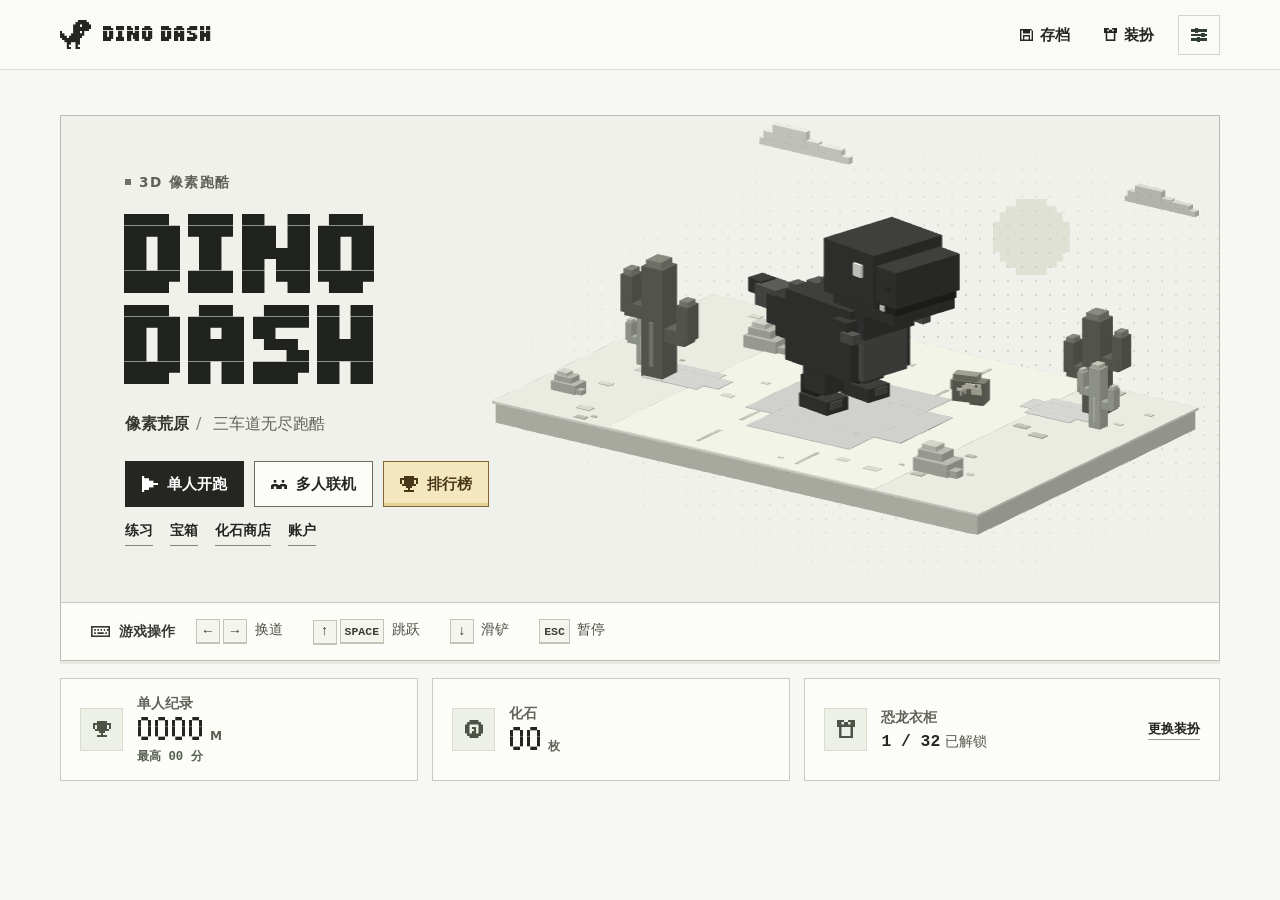
==== commit 561e97c9: "Add track lessons, random boss attacks and the fossil leaderboard" ====
--- a/dino-dash/index.html
+++ b/dino-dash/index.html
@@ -6,25 +6,26 @@
   <meta name="description" content="黑白像素 3D 恐龙跑酷。拾取道具、躲避陨石、挑战荒原首领。支持存档、装扮和多人竞速。">
   <title>DINO DASH · 像素荒原</title>
   <link rel="icon" type="image/png" href="./dino.png">
-  <link rel="stylesheet" href="./game.css?v=11">
+  <link rel="stylesheet" href="./game.css?v=12">
 </head>
 <body>
 <div class="game-app"><header class="topbar"><div class="topbar-inner"><button class="brand" data-action="home" aria-label="DINO DASH 主页"><span class="icon icon-dino" aria-hidden="true"></span><span>DINO DASH</span></button><nav class="top-actions" aria-label="游戏菜单"><button class="utility" data-action="save"><span class="icon icon-save" aria-hidden="true"></span><span>存档</span></button><button class="utility" data-action="closet"><span class="icon icon-shirt" aria-hidden="true"></span><span>装扮</span></button><button class="utility audio-button" data-action="settings" aria-label="设置" title="设置"><span class="reward-icon" data-icon="settings" aria-hidden="true"></span></button></nav></div></header><main class="main"><section class="console" aria-label="跑酷游戏"><div class="stage"><div class="menu-stage" data-view="menu"><div class="hero-copy"><p class="eyebrow hero-label"><span></span>3D 像素跑酷</p><h1 aria-label="Dino Dash"><span>DINO</span><span>DASH</span></h1><p class="hero-desc"><strong>像素荒原</strong><span aria-hidden="true">/</span> 三车道无尽跑酷</p><div class="hero-actions"><button class="button solid" data-action="solo"><span class="icon icon-play" aria-hidden="true"></span>单人开跑</button><button class="button" data-action="online"><span class="icon icon-people" aria-hidden="true"></span>多人联机</button><button class="button rank-entry" data-action="rank"><span class="icon icon-trophy" aria-hidden="true"></span>排行榜</button></div>
 <div class="hero-links">
-  <button class="text-button" data-action="guide">首领练习</button>
+  <button class="text-button" data-action="guide">练习</button>
   <button class="text-button" data-action="chest">宝箱</button>
   <button class="text-button" data-action="shop">化石商店</button>
   <button class="text-button" data-action="account">账户</button>
 </div>
 <button class="text-button continue" data-action="continue" hidden=""><span class="icon icon-save" aria-hidden="true"></span>继续单人存档 <span id="continue-distance"></span></button></div><div class="hero-world" aria-hidden="true"><div class="pixel-sun"></div><div class="hero-dots"></div><canvas id="hero-canvas"></canvas></div></div><div class="play-stage" data-view="play" hidden=""><div class="play-sky"></div><canvas id="play-canvas" aria-label="三车道恐龙跑酷赛道"></canvas><div class="hud"><div class="hud-group" aria-label="当前成绩"><div class="hud-item"><span>距离</span><strong><span id="run-distance">0000</span><small> M</small></strong></div><div class="hud-item hud-fossils"><span><span class="icon icon-fossil" aria-hidden="true"></span> 化石</span><strong id="run-fossils">00</strong></div><div class="hud-item hud-score"><span>分数</span><strong id="run-score">00</strong></div></div><div class="hud-side"><button class="square-button" data-action="pause" aria-label="暂停" title="暂停"><span class="icon icon-pause" aria-hidden="true"></span></button><div id="race-status" class="race-status" hidden=""><span id="race-network"></span><span id="race-clock"></span><div id="race-standings"></div></div></div></div><section id="boss-hud" class="boss-hud" aria-label="首领战" hidden>
   <div class="boss-status"><strong id="boss-name"></strong><span id="boss-count"></span></div>
+  <span class="boss-safety" id="boss-safety" hidden>容错 ×1</span>
   <div class="boss-health" id="boss-health" aria-hidden="true"></div>
 
 </section>
 <div id="active-powers" class="power-hud" aria-label="生效中的道具" hidden></div>
 <div id="biome-title" class="biome-title" hidden></div>
-<div id="countdown" class="countdown" aria-live="polite" hidden=""><div id="count-message"></div><strong id="count-number"></strong></div><div id="run-feedback" class="run-feedback" role="status" hidden=""></div>
-<div class="touch-controls" aria-label="触屏控制"><div><button data-move="left" aria-label="向左换道">‹</button><button data-move="right" aria-label="向右换道">›</button></div><div><button data-move="jump" aria-label="跳跃">↑</button><button data-move="slide" aria-label="滑铲">↓</button></div></div></div></div><div class="command-strip"><span class="command-label"><span class="icon icon-keyboard" aria-hidden="true"></span> <span>游戏操作</span></span><div class="desktop-commands"><span><kbd>←</kbd><kbd>→</kbd> 换道</span><span><kbd>↑</kbd><kbd class="space-key">SPACE</kbd> 跳跃</span><span><kbd>↓</kbd> 滑铲</span><span><kbd class="space-key">ESC</kbd> 暂停</span></div><span class="touch-command">左右滑动换道 · 上滑跳跃 · 下滑滑铲</span></div></section><div class="home-grid" data-view="menu"><div class="stat-card"><div class="stat-icon"><span class="icon icon-trophy" aria-hidden="true"></span></div><div><span class="card-label">单人纪录</span><div class="stat-value"><strong id="best-distance">0000</strong><small> M</small></div><div class="best-score">最高 <strong id="best-score">00 分</strong></div></div></div><div class="stat-card"><div class="stat-icon"><span class="icon icon-fossil" aria-hidden="true"></span></div><div><span class="card-label">化石</span><div class="stat-value"><strong id="fossil-total">00</strong><small> 枚</small></div></div></div><button class="stat-card wardrobe-link" data-action="closet"><div class="stat-icon"><span class="icon icon-shirt" aria-hidden="true"></span></div><div><span class="card-label">恐龙衣柜</span><div class="wardrobe-count"><strong id="skin-total">1 / 24</strong> 已解锁</div></div><span class="wardrobe-open">更换装扮</span></button></div></main><dialog class="panel" id="panel" aria-label="游戏菜单"><button class="square-button panel-close" data-action="close" aria-label="关闭"><span class="icon icon-close" aria-hidden="true"></span></button><section data-panel="online" hidden=""><div class="panel-heading"><h2>多人联机</h2></div><p class="panel-desc">2–4 人同图竞速 · 650 米<span class="peer-room-note"><br>房主需保持游戏页面打开。</span></p><div class="online-fields"><label for="nickname">玩家昵称</label><input id="nickname" maxLength="16" placeholder="小恐龙" autoComplete="nickname"/></div><button class="button solid wide" id="create-button" data-action="create"><span class="icon icon-people" aria-hidden="true"></span>创建房间</button><div class="join-divider"><span>加入朋友的房间</span></div><form class="join-form" id="join-form"><label class="sr-only" for="room-input">房间码</label><input id="room-input" maxLength="6" aria-label="房间码" autoCapitalize="characters" autoComplete="off" spellCheck="false" placeholder="6 位房间码"/><button class="button" type="submit" id="join-button">加入</button></form><p class="panel-hint" id="online-hint" role="status"></p></section><section data-panel="lobby" hidden=""><div class="panel-heading"><h2>竞速房间</h2></div><div class="room-card"><div><span class="card-label">房间码</span><strong id="room-code"></strong></div><button class="button compact" data-action="invite"><span class="icon icon-copy" aria-hidden="true"></span>复制邀请</button></div><div class="room-roster-head"><strong>玩家 <span id="room-count"></span></strong><span id="room-network"></span></div><ol id="room-roster" class="room-roster"></ol><div class="panel-actions"><button class="button" data-action="leave-room" id="lobby-leave">离开</button><button class="button" id="ready-button" data-action="ready">准备</button><button class="button solid" id="start-button" data-action="start-room" hidden="">开始竞速</button></div><p class="panel-hint" id="lobby-hint" role="status"></p></section><section data-panel="closet" hidden>
+<div id="countdown" class="countdown" aria-live="polite" hidden=""><div id="count-message"></div><strong id="count-number"></strong></div><div id="lesson-hud" class="lesson-hud" role="status" hidden></div><div id="run-feedback" class="run-feedback" role="status" hidden=""></div>
+<div class="touch-controls" aria-label="触屏控制"><div><button data-move="left" aria-label="向左换道">‹</button><button data-move="right" aria-label="向右换道">›</button></div><div><button data-move="jump" aria-label="跳跃">↑</button><button data-move="slide" aria-label="滑铲">↓</button></div></div></div></div><div class="command-strip"><span class="command-label"><span class="icon icon-keyboard" aria-hidden="true"></span> <span>游戏操作</span></span><div class="desktop-commands"><span><kbd>←</kbd><kbd>→</kbd> 换道</span><span><kbd>↑</kbd><kbd class="space-key">SPACE</kbd> 跳跃</span><span><kbd>↓</kbd> 滑铲</span><span><kbd class="space-key">ESC</kbd> 暂停</span></div><span class="touch-command">左右滑动换道 · 上滑跳跃 · 下滑滑铲</span></div></section><div class="home-grid" data-view="menu"><div class="stat-card"><div class="stat-icon"><span class="icon icon-trophy" aria-hidden="true"></span></div><div><span class="card-label">单人纪录</span><div class="stat-value"><strong id="best-distance">0000</strong><small> M</small></div><div class="best-score">最高 <strong id="best-score">00 分</strong></div></div></div><div class="stat-card"><div class="stat-icon"><span class="icon icon-fossil" aria-hidden="true"></span></div><div><span class="card-label">化石</span><div class="stat-value"><strong id="fossil-total">00</strong><small> 枚</small></div></div></div><button class="stat-card wardrobe-link" data-action="closet"><div class="stat-icon"><span class="icon icon-shirt" aria-hidden="true"></span></div><div><span class="card-label">恐龙衣柜</span><div class="wardrobe-count"><strong id="skin-total">1 / 32</strong> 已解锁</div></div><span class="wardrobe-open">更换装扮</span></button></div></main><dialog class="panel" id="panel" aria-label="游戏菜单"><button class="square-button panel-close" data-action="close" aria-label="关闭"><span class="icon icon-close" aria-hidden="true"></span></button><section data-panel="online" hidden=""><div class="panel-heading"><h2>多人联机</h2></div><p class="panel-desc">2–4 人同图竞速 · 650 米<span class="peer-room-note"><br>房主需保持游戏页面打开。</span></p><div class="online-fields"><label for="nickname">玩家昵称</label><input id="nickname" maxLength="16" placeholder="小恐龙" autoComplete="nickname"/></div><button class="button solid wide" id="create-button" data-action="create"><span class="icon icon-people" aria-hidden="true"></span>创建房间</button><div class="join-divider"><span>加入朋友的房间</span></div><form class="join-form" id="join-form"><label class="sr-only" for="room-input">房间码</label><input id="room-input" maxLength="6" aria-label="房间码" autoCapitalize="characters" autoComplete="off" spellCheck="false" placeholder="6 位房间码"/><button class="button" type="submit" id="join-button">加入</button></form><p class="panel-hint" id="online-hint" role="status"></p></section><section data-panel="lobby" hidden=""><div class="panel-heading"><h2>竞速房间</h2></div><div class="room-card"><div><span class="card-label">房间码</span><strong id="room-code"></strong></div><button class="button compact" data-action="invite"><span class="icon icon-copy" aria-hidden="true"></span>复制邀请</button></div><div class="room-roster-head"><strong>玩家 <span id="room-count"></span></strong><span id="room-network"></span></div><ol id="room-roster" class="room-roster"></ol><div class="panel-actions"><button class="button" data-action="leave-room" id="lobby-leave">离开</button><button class="button" id="ready-button" data-action="ready">准备</button><button class="button solid" id="start-button" data-action="start-room" hidden="">开始竞速</button></div><p class="panel-hint" id="lobby-hint" role="status"></p></section><section data-panel="closet" hidden>
   <div class="panel-heading"><h2>恐龙衣柜</h2></div>
   <div class="closet-layout">
     <div class="closet-preview">
@@ -77,9 +78,14 @@
 </section>
 <section data-panel="rank" hidden>
   <div class="panel-heading rank-heading"><h2><span class="icon icon-trophy" aria-hidden="true"></span>排行榜</h2></div>
+  <div class="panel-actions rank-tabs" role="group" aria-label="排行榜分类">
+    <button type="button" class="button compact" data-board="score" aria-pressed="true">分数榜</button>
+    <button type="button" class="button compact" data-board="fossils" aria-pressed="false"><span class="icon icon-fossil" aria-hidden="true"></span>化石榜</button>
+  </div>
+  <p id="fossil-board-note" class="panel-desc" hidden>累计通过校验的排位化石。</p>
   <p class="panel-desc" id="rank-status" role="status"></p>
   <table id="rank-table" class="rank-table" aria-label="单人排位前 50 名" hidden>
-    <thead><tr><th scope="col">名次</th><th scope="col">玩家</th><th scope="col">分数</th><th scope="col">里程</th></tr></thead>
+    <thead><tr><th scope="col">名次</th><th scope="col">玩家</th><th id="rank-main-col" scope="col">分数</th><th id="rank-distance-col" scope="col">里程</th></tr></thead>
     <tbody id="rank-rows"></tbody>
   </table>
   <div id="rank-controls" hidden>
@@ -129,15 +135,21 @@
   </div>
 </section>
 <section data-panel="guide" hidden>
-  <div class="panel-heading"><h2>首领练习</h2></div>
+  <div class="panel-heading"><h2>练习</h2></div>
+  <h3 class="practice-heading">赛道机关</h3>
+  <div class="panel-actions">
+    <button type="button" class="button" data-action="practice-river">藤蔓渡河</button>
+    <button type="button" class="button" data-action="practice-rail">山洞矿车</button>
+  </div>
+  <h3 class="practice-heading">首领</h3>
   <ul id="guide-bosses" class="guide-bosses"></ul>
 </section>
 <section data-panel="save" hidden=""><div class="panel-heading"><h2>游戏存档</h2></div><p class="panel-desc" id="save-description">成绩、化石和装扮会自动保存到当前浏览器。</p><dl class="save-list"><div><dt>单人纪录</dt><dd id="save-best">0 m</dd></div><div><dt>最高分</dt><dd id="save-best-score">0 分</dd></div><div><dt>累计里程</dt><dd id="save-total">0 m</dd></div><div><dt>化石</dt><dd id="save-fossils">0 枚</dd></div><div><dt>单人检查点</dt><dd id="save-checkpoint">暂无</dd></div></dl><div class="panel-actions"><button class="button" data-action="export-save"><span class="icon icon-save" aria-hidden="true"></span>导出备份</button><button class="button" data-action="import-save">导入备份</button><input type="file" id="import-file" accept=".json,application/json" hidden=""/></div><p class="panel-hint" id="save-hint" role="status"></p></section><section data-panel="replace" hidden=""><div class="panel-heading"><h2>载入备份</h2></div><p class="panel-desc">载入后会覆盖当前浏览器的纪录、装扮和检查点。</p><div class="panel-actions"><button class="button" data-action="save">取消</button><button class="button solid" data-action="replace-save">载入备份</button></div></section><section data-panel="new-run" hidden=""><div class="panel-heading"><h2>开始新的跑酷？</h2></div><p class="panel-desc">开始后会替换当前的单人检查点。</p><div class="panel-actions"><button class="button" data-action="continue">继续存档</button><button class="button solid" data-action="new-solo">重新开始</button></div></section><section data-panel="pause" hidden=""><div class="panel-heading"><h2>已暂停</h2></div><p class="panel-desc" id="pause-text">单人进度已保存。</p><div class="panel-actions"><button class="button" data-action="home">回到主页</button><button class="button solid" data-action="resume"><span class="icon icon-play" aria-hidden="true"></span>继续跑酷</button></div></section><section data-panel="leave" hidden=""><div class="panel-heading"><h2>离开竞速？</h2></div><p class="panel-desc">离开将结束你在本轮的比赛。</p><div class="panel-actions"><button class="button" data-action="close">返回比赛</button><button class="button solid" data-action="leave-race">离开房间</button></div></section><section data-panel="end" hidden=""><div class="panel-heading"><h2 id="end-title">跑酷结束</h2></div><p class="end-distance"><strong id="end-distance">0</strong><small> M</small></p><p class="end-score" id="end-score"></p><p class="panel-desc" id="end-summary"></p><p class="panel-hint" id="rank-submit-status" role="status" hidden></p><div class="panel-actions"><button class="button" data-action="home">回到主页</button><button class="button solid" data-action="solo" id="end-retry"><span class="icon icon-play" aria-hidden="true"></span>再跑一次</button>
 <button class="button solid" id="practice-retry" data-action="practice-retry" hidden>再挑战一次</button></div></section><section data-panel="results" hidden=""><div class="panel-heading"><h2>竞速成绩</h2></div><p class="panel-desc" id="results-summary"></p><ol id="result-roster" class="room-roster results-roster"></ol><div class="panel-actions"><button class="button" data-action="leave-room">离开房间</button><button class="button solid" id="rematch-button" data-action="rematch" hidden="">回到房间</button></div></section><section data-panel="error" hidden=""><div class="panel-heading"><h2>连接中断</h2></div><p class="panel-desc" id="connection-error"></p><div class="panel-actions"><button class="button solid" data-action="online">返回联机菜单</button></div></section></dialog><output id="toast" class="toast" aria-live="polite" hidden=""></output></div>
   <noscript>请开启 JavaScript 来运行 DINO DASH。</noscript>
   <script type="module">
-    import { mount } from "./game/app.js?v=11";
-    import { PeerTransport } from "./game/peer-transport.js?v=11";
+    import { mount } from "./game/app.js?v=12";
+    import { PeerTransport } from "./game/peer-transport.js?v=12";
     const server = document.documentElement.dataset.roomBackend === "server";
     mount(document.querySelector(".game-app"), { roomTransport: server ? null : new PeerTransport() });
   </script>
--- a/dino-dash/game.css
+++ b/dino-dash/game.css
@@ -546,7 +546,7 @@
   display: block;
   width: 52px;
   height: 36px;
-  background-image: url("./icons/wardrobe.png?v=11");
+  background-image: url("./icons/wardrobe.png?v=12");
   background-repeat: no-repeat;
   background-size: var(--sheet-size, 1800%) 100%;
   background-position: var(--sheet-x, 0%) center;
@@ -718,3 +718,14 @@
 .reward-icon[data-icon="flight"] { background: url("./icons/flight.png") center / contain no-repeat; }
 .reward-icon[data-icon="dash"] { background: url("./icons/dash.png") center / contain no-repeat; }
 .reward-icon[data-icon="fossil"] { background: url("./icons/fossil.png") center / contain no-repeat; }
+
+.rank-tabs { margin-bottom: 12px; }
+.rank-tabs [aria-pressed="true"] { border-color: #7b6a46; background: #f2e7c6; color: #493619; }
+.practice-heading { margin: 18px 0 8px; font-size: .95rem; }
+.lesson-hud {
+  position: absolute; z-index: 3; inset: auto 8px clamp(85px, 13vh, 126px);
+  width: max-content; max-width: calc(100% - 16px); margin-inline: auto; padding: 8px 13px;
+  text-align: center; font-size: .94rem; font-weight: 750; color: #2e3026;
+  background: #f7efda; border: 1px solid #91835e; box-shadow: 2px 2px #24271f66; pointer-events: none;
+}
+.boss-safety { display: block; margin: 3px 0; color: #5d4a25; font-size: .72rem; font-weight: 750; }
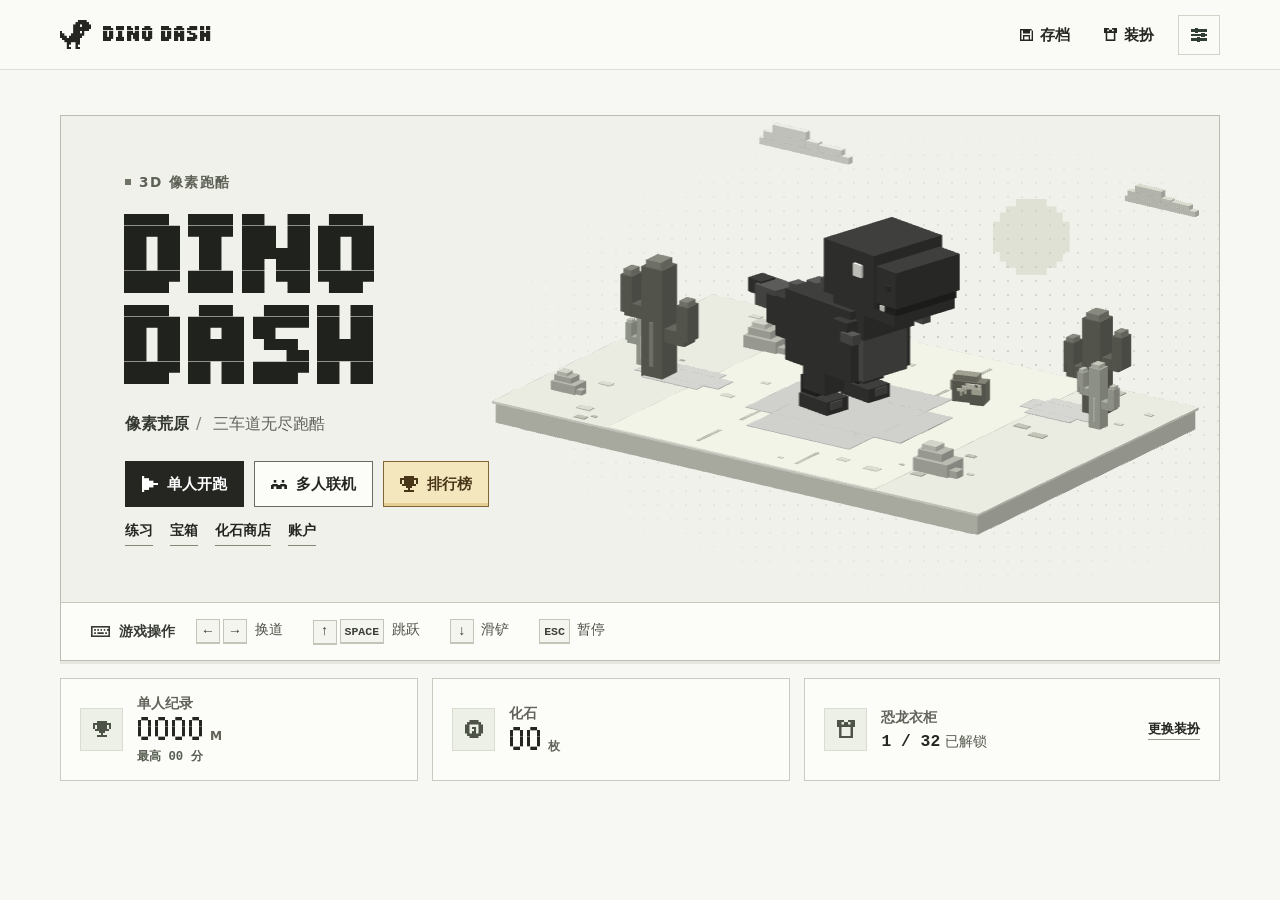
==== commit dbf58ec5: "Tone down saturated dinosaur skin palettes" ====
--- a/dino-dash/index.html
+++ b/dino-dash/index.html
@@ -6,7 +6,7 @@
   <meta name="description" content="黑白像素 3D 恐龙跑酷。拾取道具、躲避陨石、挑战荒原首领。支持存档、装扮和多人竞速。">
   <title>DINO DASH · 像素荒原</title>
   <link rel="icon" type="image/png" href="./dino.png">
-  <link rel="stylesheet" href="./game.css?v=12">
+  <link rel="stylesheet" href="./game.css?v=13">
 </head>
 <body>
 <div class="game-app"><header class="topbar"><div class="topbar-inner"><button class="brand" data-action="home" aria-label="DINO DASH 主页"><span class="icon icon-dino" aria-hidden="true"></span><span>DINO DASH</span></button><nav class="top-actions" aria-label="游戏菜单"><button class="utility" data-action="save"><span class="icon icon-save" aria-hidden="true"></span><span>存档</span></button><button class="utility" data-action="closet"><span class="icon icon-shirt" aria-hidden="true"></span><span>装扮</span></button><button class="utility audio-button" data-action="settings" aria-label="设置" title="设置"><span class="reward-icon" data-icon="settings" aria-hidden="true"></span></button></nav></div></header><main class="main"><section class="console" aria-label="跑酷游戏"><div class="stage"><div class="menu-stage" data-view="menu"><div class="hero-copy"><p class="eyebrow hero-label"><span></span>3D 像素跑酷</p><h1 aria-label="Dino Dash"><span>DINO</span><span>DASH</span></h1><p class="hero-desc"><strong>像素荒原</strong><span aria-hidden="true">/</span> 三车道无尽跑酷</p><div class="hero-actions"><button class="button solid" data-action="solo"><span class="icon icon-play" aria-hidden="true"></span>单人开跑</button><button class="button" data-action="online"><span class="icon icon-people" aria-hidden="true"></span>多人联机</button><button class="button rank-entry" data-action="rank"><span class="icon icon-trophy" aria-hidden="true"></span>排行榜</button></div>
@@ -148,7 +148,7 @@
 <button class="button solid" id="practice-retry" data-action="practice-retry" hidden>再挑战一次</button></div></section><section data-panel="results" hidden=""><div class="panel-heading"><h2>竞速成绩</h2></div><p class="panel-desc" id="results-summary"></p><ol id="result-roster" class="room-roster results-roster"></ol><div class="panel-actions"><button class="button" data-action="leave-room">离开房间</button><button class="button solid" id="rematch-button" data-action="rematch" hidden="">回到房间</button></div></section><section data-panel="error" hidden=""><div class="panel-heading"><h2>连接中断</h2></div><p class="panel-desc" id="connection-error"></p><div class="panel-actions"><button class="button solid" data-action="online">返回联机菜单</button></div></section></dialog><output id="toast" class="toast" aria-live="polite" hidden=""></output></div>
   <noscript>请开启 JavaScript 来运行 DINO DASH。</noscript>
   <script type="module">
-    import { mount } from "./game/app.js?v=12";
+    import { mount } from "./game/app.js?v=13";
     import { PeerTransport } from "./game/peer-transport.js?v=12";
     const server = document.documentElement.dataset.roomBackend === "server";
     mount(document.querySelector(".game-app"), { roomTransport: server ? null : new PeerTransport() });
--- a/dino-dash/game.css
+++ b/dino-dash/game.css
@@ -546,7 +546,7 @@
   display: block;
   width: 52px;
   height: 36px;
-  background-image: url("./icons/wardrobe.png?v=12");
+  background-image: url("./icons/wardrobe.png?v=13");
   background-repeat: no-repeat;
   background-size: var(--sheet-size, 1800%) 100%;
   background-position: var(--sheet-x, 0%) center;
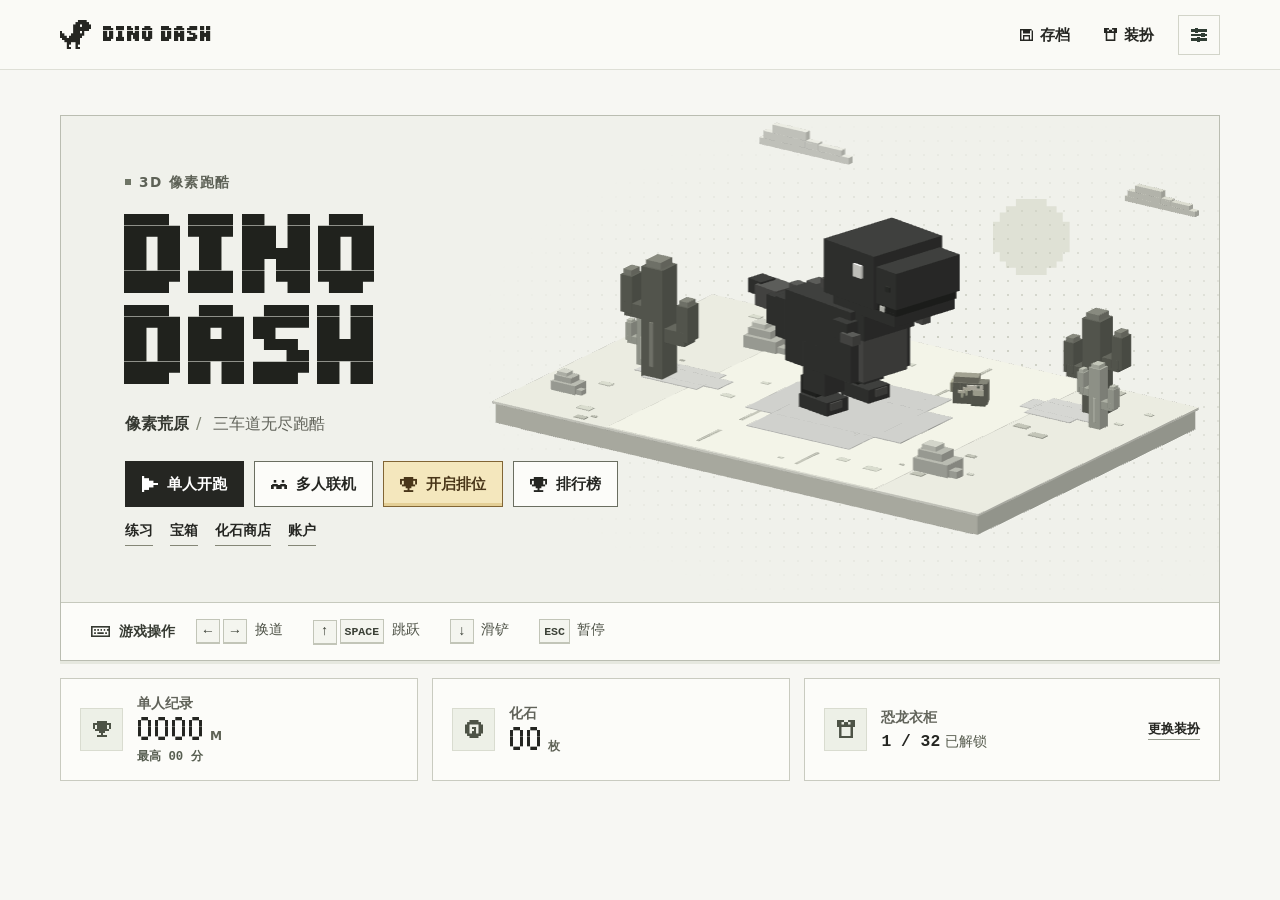
==== commit b6c4aab8: "Improve outfit fit, vine timing, and ranked submissions" ====
--- a/dino-dash/index.html
+++ b/dino-dash/index.html
@@ -6,17 +6,18 @@
   <meta name="description" content="黑白像素 3D 恐龙跑酷。拾取道具、躲避陨石、挑战荒原首领。支持存档、装扮和多人竞速。">
   <title>DINO DASH · 像素荒原</title>
   <link rel="icon" type="image/png" href="./dino.png">
-  <link rel="stylesheet" href="./game.css?v=13">
+  <link rel="stylesheet" href="./game.css?v=14">
 </head>
 <body>
-<div class="game-app"><header class="topbar"><div class="topbar-inner"><button class="brand" data-action="home" aria-label="DINO DASH 主页"><span class="icon icon-dino" aria-hidden="true"></span><span>DINO DASH</span></button><nav class="top-actions" aria-label="游戏菜单"><button class="utility" data-action="save"><span class="icon icon-save" aria-hidden="true"></span><span>存档</span></button><button class="utility" data-action="closet"><span class="icon icon-shirt" aria-hidden="true"></span><span>装扮</span></button><button class="utility audio-button" data-action="settings" aria-label="设置" title="设置"><span class="reward-icon" data-icon="settings" aria-hidden="true"></span></button></nav></div></header><main class="main"><section class="console" aria-label="跑酷游戏"><div class="stage"><div class="menu-stage" data-view="menu"><div class="hero-copy"><p class="eyebrow hero-label"><span></span>3D 像素跑酷</p><h1 aria-label="Dino Dash"><span>DINO</span><span>DASH</span></h1><p class="hero-desc"><strong>像素荒原</strong><span aria-hidden="true">/</span> 三车道无尽跑酷</p><div class="hero-actions"><button class="button solid" data-action="solo"><span class="icon icon-play" aria-hidden="true"></span>单人开跑</button><button class="button" data-action="online"><span class="icon icon-people" aria-hidden="true"></span>多人联机</button><button class="button rank-entry" data-action="rank"><span class="icon icon-trophy" aria-hidden="true"></span>排行榜</button></div>
+<div class="game-app"><header class="topbar"><div class="topbar-inner"><button class="brand" data-action="home" aria-label="DINO DASH 主页"><span class="icon icon-dino" aria-hidden="true"></span><span>DINO DASH</span></button><nav class="top-actions" aria-label="游戏菜单"><button class="utility" data-action="save"><span class="icon icon-save" aria-hidden="true"></span><span>存档</span></button><button class="utility" data-action="closet"><span class="icon icon-shirt" aria-hidden="true"></span><span>装扮</span></button><button class="utility audio-button" data-action="settings" aria-label="设置" title="设置"><span class="reward-icon" data-icon="settings" aria-hidden="true"></span></button></nav></div></header><main class="main"><section class="console" aria-label="跑酷游戏"><div class="stage"><div class="menu-stage" data-view="menu"><div class="hero-copy"><p class="eyebrow hero-label"><span></span>3D 像素跑酷</p><h1 aria-label="Dino Dash"><span>DINO</span><span>DASH</span></h1><p class="hero-desc"><strong>像素荒原</strong><span aria-hidden="true">/</span> 三车道无尽跑酷</p><div class="hero-actions"><button class="button solid" data-action="solo"><span class="icon icon-play" aria-hidden="true"></span>单人开跑</button><button class="button" data-action="online"><span class="icon icon-people" aria-hidden="true"></span>多人联机</button><button class="button rank-entry" data-action="rank-start" type="button"><span class="icon icon-trophy" aria-hidden="true"></span>开启排位</button><button class="button rank-board-entry" data-action="rank" type="button"><span class="icon icon-trophy" aria-hidden="true"></span>排行榜</button></div>
+<p class="panel-hint" id="rank-launch-status" role="status"></p>
 <div class="hero-links">
   <button class="text-button" data-action="guide">练习</button>
   <button class="text-button" data-action="chest">宝箱</button>
   <button class="text-button" data-action="shop">化石商店</button>
   <button class="text-button" data-action="account">账户</button>
 </div>
-<button class="text-button continue" data-action="continue" hidden=""><span class="icon icon-save" aria-hidden="true"></span>继续单人存档 <span id="continue-distance"></span></button></div><div class="hero-world" aria-hidden="true"><div class="pixel-sun"></div><div class="hero-dots"></div><canvas id="hero-canvas"></canvas></div></div><div class="play-stage" data-view="play" hidden=""><div class="play-sky"></div><canvas id="play-canvas" aria-label="三车道恐龙跑酷赛道"></canvas><div class="hud"><div class="hud-group" aria-label="当前成绩"><div class="hud-item"><span>距离</span><strong><span id="run-distance">0000</span><small> M</small></strong></div><div class="hud-item hud-fossils"><span><span class="icon icon-fossil" aria-hidden="true"></span> 化石</span><strong id="run-fossils">00</strong></div><div class="hud-item hud-score"><span>分数</span><strong id="run-score">00</strong></div></div><div class="hud-side"><button class="square-button" data-action="pause" aria-label="暂停" title="暂停"><span class="icon icon-pause" aria-hidden="true"></span></button><div id="race-status" class="race-status" hidden=""><span id="race-network"></span><span id="race-clock"></span><div id="race-standings"></div></div></div></div><section id="boss-hud" class="boss-hud" aria-label="首领战" hidden>
+<button class="text-button continue" data-action="continue" hidden=""><span class="icon icon-save" aria-hidden="true"></span>继续单人存档 <span id="continue-distance"></span></button></div><div class="hero-world" aria-hidden="true"><div class="pixel-sun"></div><div class="hero-dots"></div><canvas id="hero-canvas"></canvas></div></div><div class="play-stage" data-view="play" hidden=""><div class="play-sky"></div><canvas id="play-canvas" aria-label="三车道恐龙跑酷赛道"></canvas><div class="hud"><div class="hud-group" aria-label="当前成绩"><div class="hud-item"><span>距离</span><strong><span id="run-distance">0000</span><small> M</small></strong></div><div class="hud-item hud-fossils"><span><span class="icon icon-fossil" aria-hidden="true"></span> 化石</span><strong id="run-fossils">00</strong></div><div class="hud-item hud-score"><span>分数</span><strong id="run-score">00</strong></div></div><div class="hud-side"><button class="square-button" data-action="pause" aria-label="暂停" title="暂停"><span class="icon icon-pause" aria-hidden="true"></span></button><strong id="ranked-badge" class="ranked-badge" hidden>排位</strong><div id="race-status" class="race-status" hidden=""><span id="race-network"></span><span id="race-clock"></span><div id="race-standings"></div></div></div></div><section id="boss-hud" class="boss-hud" aria-label="首领战" hidden>
   <div class="boss-status"><strong id="boss-name"></strong><span id="boss-count"></span></div>
   <span class="boss-safety" id="boss-safety" hidden>容错 ×1</span>
   <div class="boss-health" id="boss-health" aria-hidden="true"></div>
@@ -82,7 +83,8 @@
     <button type="button" class="button compact" data-board="score" aria-pressed="true">分数榜</button>
     <button type="button" class="button compact" data-board="fossils" aria-pressed="false"><span class="icon icon-fossil" aria-hidden="true"></span>化石榜</button>
   </div>
-  <p id="fossil-board-note" class="panel-desc" hidden>累计通过校验的排位化石。</p>
+  <p id="fossil-board-note" class="panel-desc" hidden>累计已验证的排位化石。消费只扣本地余额。</p>
+  <p id="rank-personal" class="panel-hint rank-personal" hidden></p>
   <p class="panel-desc" id="rank-status" role="status"></p>
   <table id="rank-table" class="rank-table" aria-label="单人排位前 50 名" hidden>
     <thead><tr><th scope="col">名次</th><th scope="col">玩家</th><th id="rank-main-col" scope="col">分数</th><th id="rank-distance-col" scope="col">里程</th></tr></thead>
@@ -91,7 +93,7 @@
   <div id="rank-controls" hidden>
     <p class="panel-desc" id="rank-account" hidden></p>
     <div class="panel-actions">
-      <button class="button" data-action="rank-refresh" type="button">刷新</button>
+      <button class="button" data-action="rank-refresh" id="rank-refresh" type="button">刷新</button>
       <button class="button" data-action="account" type="button">账户</button>
       <button class="button solid" id="rank-start" data-action="rank-start" type="button" hidden>开始排位</button>
     </div>
@@ -107,6 +109,7 @@
   </form>
   <div id="rank-human-check" hidden><div id="rank-captcha"></div><p class="panel-hint" id="rank-captcha-status" role="status"></p></div>
   <div class="panel-actions account-actions">
+    <button class="button solid" id="account-rank-start" data-action="rank-start" type="button" hidden>开启排位</button>
     <button class="button solid" id="rank-join" data-action="rank-join" type="button" disabled hidden>验证并创建账户</button>
     <button class="button" data-action="rank" type="button">返回排行榜</button>
   </div>
@@ -148,8 +151,8 @@
 <button class="button solid" id="practice-retry" data-action="practice-retry" hidden>再挑战一次</button></div></section><section data-panel="results" hidden=""><div class="panel-heading"><h2>竞速成绩</h2></div><p class="panel-desc" id="results-summary"></p><ol id="result-roster" class="room-roster results-roster"></ol><div class="panel-actions"><button class="button" data-action="leave-room">离开房间</button><button class="button solid" id="rematch-button" data-action="rematch" hidden="">回到房间</button></div></section><section data-panel="error" hidden=""><div class="panel-heading"><h2>连接中断</h2></div><p class="panel-desc" id="connection-error"></p><div class="panel-actions"><button class="button solid" data-action="online">返回联机菜单</button></div></section></dialog><output id="toast" class="toast" aria-live="polite" hidden=""></output></div>
   <noscript>请开启 JavaScript 来运行 DINO DASH。</noscript>
   <script type="module">
-    import { mount } from "./game/app.js?v=13";
-    import { PeerTransport } from "./game/peer-transport.js?v=12";
+    import { mount } from "./game/app.js?v=14";
+    import { PeerTransport } from "./game/peer-transport.js?v=14";
     const server = document.documentElement.dataset.roomBackend === "server";
     mount(document.querySelector(".game-app"), { roomTransport: server ? null : new PeerTransport() });
   </script>
--- a/dino-dash/game.css
+++ b/dino-dash/game.css
@@ -153,7 +153,9 @@
   box-shadow: inset 0 -3px #e4cf96;
 }
 .hero-actions .rank-entry:hover { background: #efdda5; }
-.rank-entry .icon-trophy { width: 18px; height: 18px; }
+.rank-entry .icon-trophy, .rank-board-entry .icon-trophy { width: 17px; height: 17px; }
+#rank-launch-status { margin: 6px 0 0; }
+#rank-launch-status:empty { margin: 0; }
 .square-button { min-height: 36px; padding: 0; width: 36px; }
 .square-button .icon { width: 12px; height: 12px; }
 .text-button {
@@ -268,6 +270,7 @@
 .end-score { margin: 9px 0 3px; color: #353b32; font: 1.52rem/1.2 var(--pixel); }
 .hud .square-button { pointer-events: auto; }
 .race-status { max-width: 178px; width: 100%; }
+.ranked-badge { padding: 5px 9px; border: 1px solid #816534; background: #f4e7bd; color: #493619; font-size: 0.8rem; }
 #race-clock { margin: 2px 0; font-family: var(--mono); color: #252622; }
 #race-standings { display: grid; gap: 3px; font-size: 0.78rem; }
 .standing { display: flex; justify-content: space-between; gap: 8px; align-items: center; }
@@ -420,7 +423,6 @@
   .hero-desc { font-size: 0.91rem; margin-bottom: 16px; }
   .hero-actions { display: grid; grid-template-columns: repeat(2, minmax(0, 1fr)); max-width: 360px; margin-inline: auto; }
   .hero-actions .button { min-height: 43px; }
-  .hero-actions .rank-entry { grid-column: 1 / -1; }
   .hero-world { position: relative; width: 100%; height: clamp(175px, 55vw, 300px); margin-top: 3px; }
   .pixel-sun { top: 9%; right: 23%; width: 42px; }
   .stage:has(.play-stage:not([hidden])) { min-height: max(360px, var(--stage-height)); }
@@ -721,6 +723,7 @@
 
 .rank-tabs { margin-bottom: 12px; }
 .rank-tabs [aria-pressed="true"] { border-color: #7b6a46; background: #f2e7c6; color: #493619; }
+.rank-personal { margin: 8px 0; font-variant-numeric: tabular-nums; }
 .practice-heading { margin: 18px 0 8px; font-size: .95rem; }
 .lesson-hud {
   position: absolute; z-index: 3; inset: auto 8px clamp(85px, 13vh, 126px);
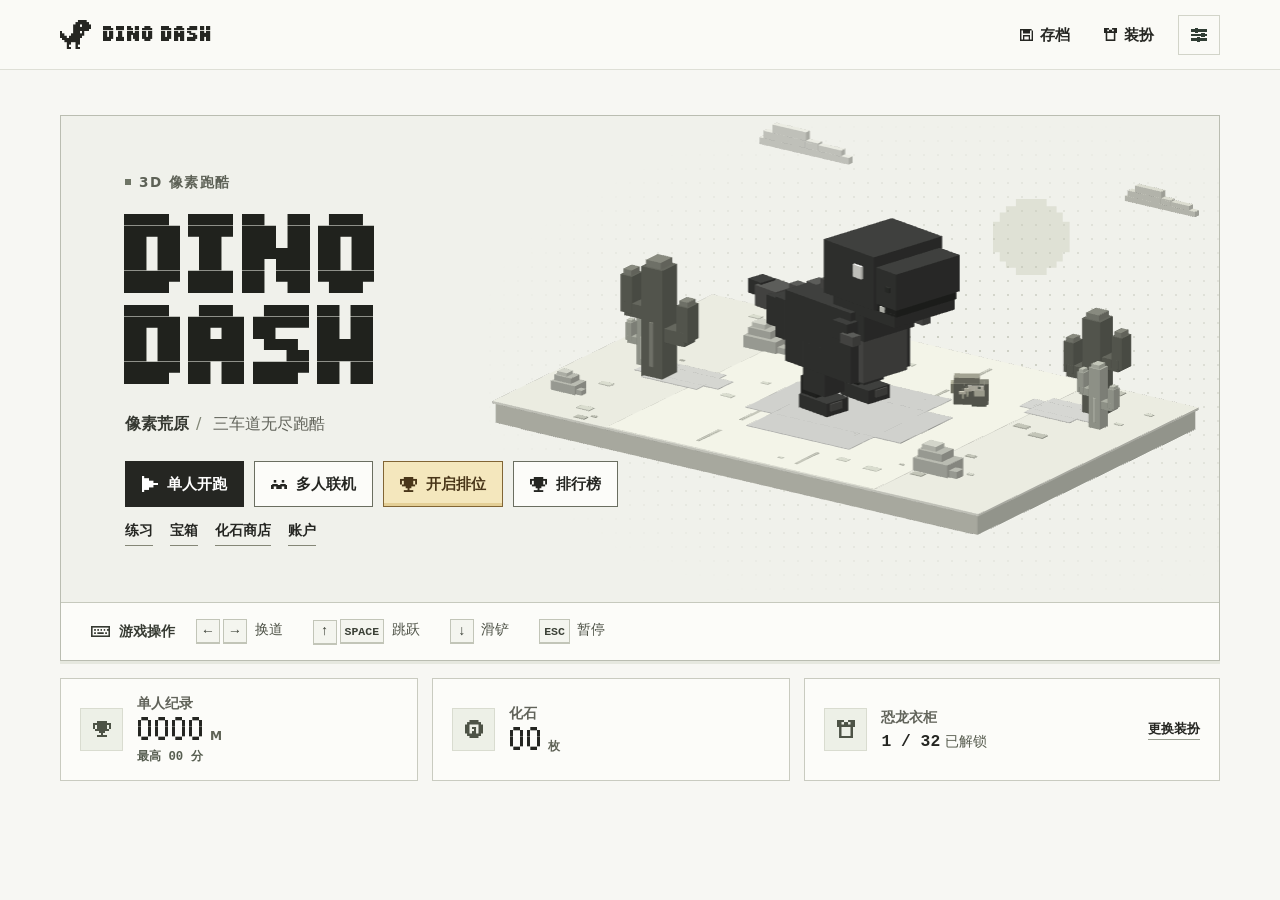
==== commit 9770f577: "Clear the runner camera and ease late-game pacing" ====
--- a/dino-dash/index.html
+++ b/dino-dash/index.html
@@ -151,8 +151,8 @@
 <button class="button solid" id="practice-retry" data-action="practice-retry" hidden>再挑战一次</button></div></section><section data-panel="results" hidden=""><div class="panel-heading"><h2>竞速成绩</h2></div><p class="panel-desc" id="results-summary"></p><ol id="result-roster" class="room-roster results-roster"></ol><div class="panel-actions"><button class="button" data-action="leave-room">离开房间</button><button class="button solid" id="rematch-button" data-action="rematch" hidden="">回到房间</button></div></section><section data-panel="error" hidden=""><div class="panel-heading"><h2>连接中断</h2></div><p class="panel-desc" id="connection-error"></p><div class="panel-actions"><button class="button solid" data-action="online">返回联机菜单</button></div></section></dialog><output id="toast" class="toast" aria-live="polite" hidden=""></output></div>
   <noscript>请开启 JavaScript 来运行 DINO DASH。</noscript>
   <script type="module">
-    import { mount } from "./game/app.js?v=14";
-    import { PeerTransport } from "./game/peer-transport.js?v=14";
+    import { mount } from "./game/app.js?v=15";
+    import { PeerTransport } from "./game/peer-transport.js?v=15";
     const server = document.documentElement.dataset.roomBackend === "server";
     mount(document.querySelector(".game-app"), { roomTransport: server ? null : new PeerTransport() });
   </script>
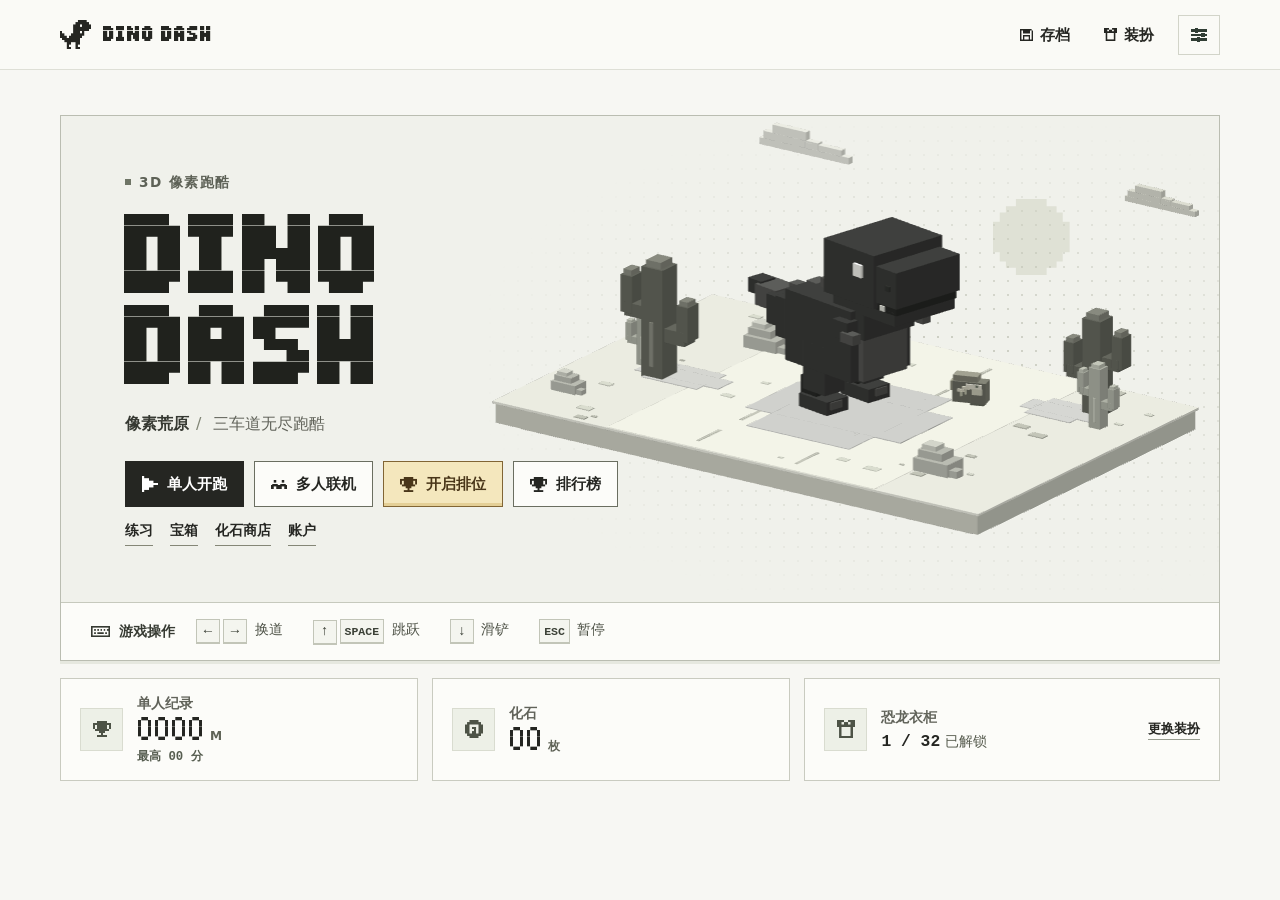
==== commit 601db5c9: "Keep bosses on the track and preserve ranked checkpoints" ====
--- a/dino-dash/index.html
+++ b/dino-dash/index.html
@@ -151,8 +151,8 @@
 <button class="button solid" id="practice-retry" data-action="practice-retry" hidden>再挑战一次</button></div></section><section data-panel="results" hidden=""><div class="panel-heading"><h2>竞速成绩</h2></div><p class="panel-desc" id="results-summary"></p><ol id="result-roster" class="room-roster results-roster"></ol><div class="panel-actions"><button class="button" data-action="leave-room">离开房间</button><button class="button solid" id="rematch-button" data-action="rematch" hidden="">回到房间</button></div></section><section data-panel="error" hidden=""><div class="panel-heading"><h2>连接中断</h2></div><p class="panel-desc" id="connection-error"></p><div class="panel-actions"><button class="button solid" data-action="online">返回联机菜单</button></div></section></dialog><output id="toast" class="toast" aria-live="polite" hidden=""></output></div>
   <noscript>请开启 JavaScript 来运行 DINO DASH。</noscript>
   <script type="module">
-    import { mount } from "./game/app.js?v=15";
-    import { PeerTransport } from "./game/peer-transport.js?v=15";
+    import { mount } from "./game/app.js?v=16";
+    import { PeerTransport } from "./game/peer-transport.js?v=16";
     const server = document.documentElement.dataset.roomBackend === "server";
     mount(document.querySelector(".game-app"), { roomTransport: server ? null : new PeerTransport() });
   </script>
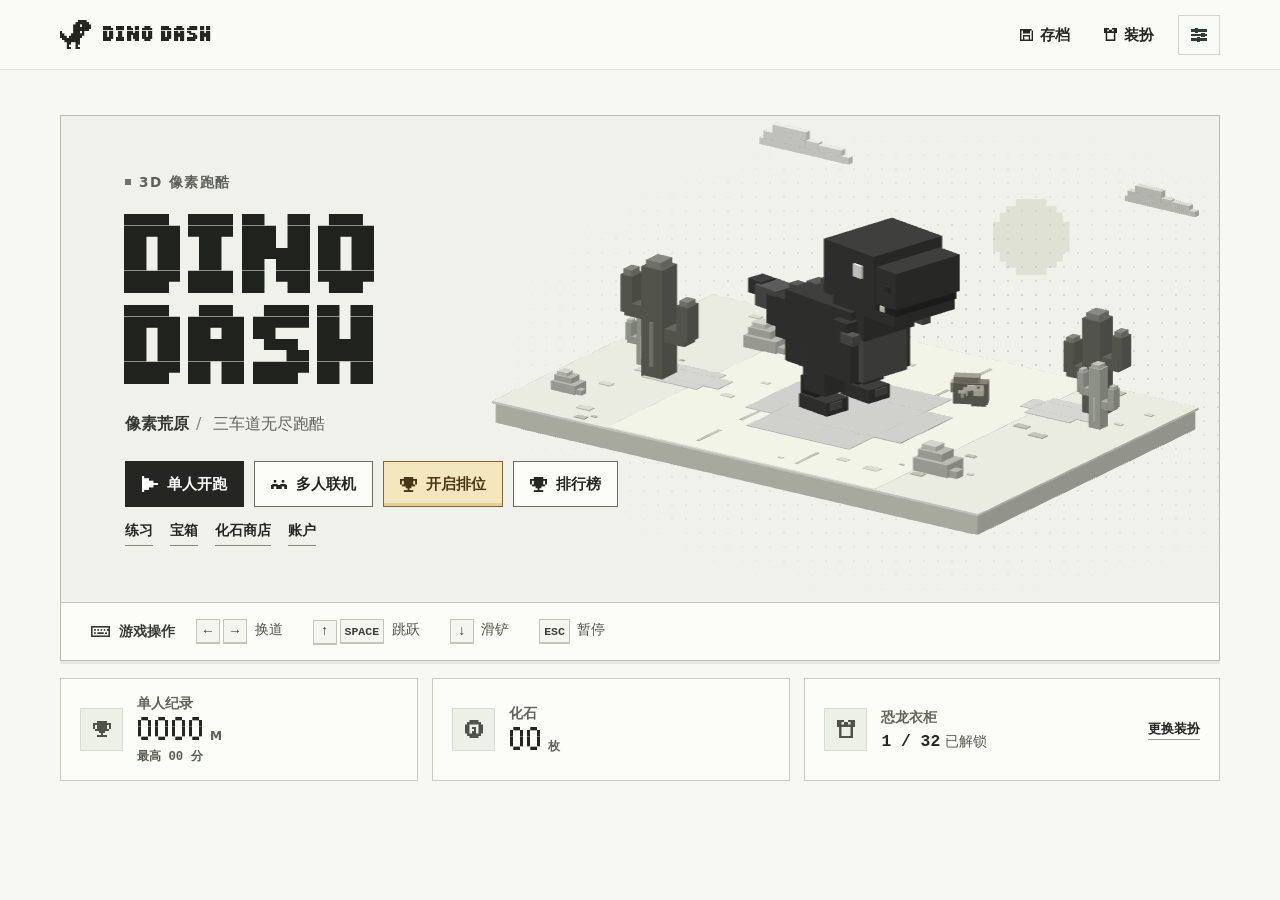
==== commit f9bbcd32: "Add ranked history, appeals, and moderation" ====
--- a/dino-dash/index.html
+++ b/dino-dash/index.html
@@ -6,7 +6,7 @@
   <meta name="description" content="黑白像素 3D 恐龙跑酷。拾取道具、躲避陨石、挑战荒原首领。支持存档、装扮和多人竞速。">
   <title>DINO DASH · 像素荒原</title>
   <link rel="icon" type="image/png" href="./dino.png">
-  <link rel="stylesheet" href="./game.css?v=14">
+  <link rel="stylesheet" href="./game.css?v=17">
 </head>
 <body>
 <div class="game-app"><header class="topbar"><div class="topbar-inner"><button class="brand" data-action="home" aria-label="DINO DASH 主页"><span class="icon icon-dino" aria-hidden="true"></span><span>DINO DASH</span></button><nav class="top-actions" aria-label="游戏菜单"><button class="utility" data-action="save"><span class="icon icon-save" aria-hidden="true"></span><span>存档</span></button><button class="utility" data-action="closet"><span class="icon icon-shirt" aria-hidden="true"></span><span>装扮</span></button><button class="utility audio-button" data-action="settings" aria-label="设置" title="设置"><span class="reward-icon" data-icon="settings" aria-hidden="true"></span></button></nav></div></header><main class="main"><section class="console" aria-label="跑酷游戏"><div class="stage"><div class="menu-stage" data-view="menu"><div class="hero-copy"><p class="eyebrow hero-label"><span></span>3D 像素跑酷</p><h1 aria-label="Dino Dash"><span>DINO</span><span>DASH</span></h1><p class="hero-desc"><strong>像素荒原</strong><span aria-hidden="true">/</span> 三车道无尽跑酷</p><div class="hero-actions"><button class="button solid" data-action="solo"><span class="icon icon-play" aria-hidden="true"></span>单人开跑</button><button class="button" data-action="online"><span class="icon icon-people" aria-hidden="true"></span>多人联机</button><button class="button rank-entry" data-action="rank-start" type="button"><span class="icon icon-trophy" aria-hidden="true"></span>开启排位</button><button class="button rank-board-entry" data-action="rank" type="button"><span class="icon icon-trophy" aria-hidden="true"></span>排行榜</button></div>
@@ -94,10 +94,24 @@
     <p class="panel-desc" id="rank-account" hidden></p>
     <div class="panel-actions">
       <button class="button" data-action="rank-refresh" id="rank-refresh" type="button">刷新</button>
+      <button class="button" data-action="rank-history" type="button">我的排位记录</button>
       <button class="button" data-action="account" type="button">账户</button>
       <button class="button solid" id="rank-start" data-action="rank-start" type="button" hidden>开始排位</button>
     </div>
   </div>
+</section>
+<section data-panel="rank-history" hidden>
+  <div class="panel-heading"><h2>我的排位记录</h2></div>
+  <p class="panel-hint" id="rank-history-status" role="status"></p>
+  <ol id="rank-history-rows" class="rank-history-list"></ol>
+  <form id="rank-appeal-form" hidden>
+    <label class="rank-name">申诉说明<textarea id="rank-appeal-message" rows="3" maxlength="240" required></textarea></label>
+    <div class="panel-actions">
+      <button class="button" data-action="rank-appeal-cancel" type="button">取消</button>
+      <button class="button solid" id="rank-appeal-send" type="submit">提交申诉</button>
+    </div>
+  </form>
+  <div class="panel-actions"><button class="button" data-action="rank-history-back" type="button">返回</button></div>
 </section>
 <section data-panel="account" hidden>
   <div class="panel-heading"><h2>玩家账户</h2></div>
@@ -147,11 +161,11 @@
   <h3 class="practice-heading">首领</h3>
   <ul id="guide-bosses" class="guide-bosses"></ul>
 </section>
-<section data-panel="save" hidden=""><div class="panel-heading"><h2>游戏存档</h2></div><p class="panel-desc" id="save-description">成绩、化石和装扮会自动保存到当前浏览器。</p><dl class="save-list"><div><dt>单人纪录</dt><dd id="save-best">0 m</dd></div><div><dt>最高分</dt><dd id="save-best-score">0 分</dd></div><div><dt>累计里程</dt><dd id="save-total">0 m</dd></div><div><dt>化石</dt><dd id="save-fossils">0 枚</dd></div><div><dt>单人检查点</dt><dd id="save-checkpoint">暂无</dd></div></dl><div class="panel-actions"><button class="button" data-action="export-save"><span class="icon icon-save" aria-hidden="true"></span>导出备份</button><button class="button" data-action="import-save">导入备份</button><input type="file" id="import-file" accept=".json,application/json" hidden=""/></div><p class="panel-hint" id="save-hint" role="status"></p></section><section data-panel="replace" hidden=""><div class="panel-heading"><h2>载入备份</h2></div><p class="panel-desc">载入后会覆盖当前浏览器的纪录、装扮和检查点。</p><div class="panel-actions"><button class="button" data-action="save">取消</button><button class="button solid" data-action="replace-save">载入备份</button></div></section><section data-panel="new-run" hidden=""><div class="panel-heading"><h2>开始新的跑酷？</h2></div><p class="panel-desc">开始后会替换当前的单人检查点。</p><div class="panel-actions"><button class="button" data-action="continue">继续存档</button><button class="button solid" data-action="new-solo">重新开始</button></div></section><section data-panel="pause" hidden=""><div class="panel-heading"><h2>已暂停</h2></div><p class="panel-desc" id="pause-text">单人进度已保存。</p><div class="panel-actions"><button class="button" data-action="home">回到主页</button><button class="button solid" data-action="resume"><span class="icon icon-play" aria-hidden="true"></span>继续跑酷</button></div></section><section data-panel="leave" hidden=""><div class="panel-heading"><h2>离开竞速？</h2></div><p class="panel-desc">离开将结束你在本轮的比赛。</p><div class="panel-actions"><button class="button" data-action="close">返回比赛</button><button class="button solid" data-action="leave-race">离开房间</button></div></section><section data-panel="end" hidden=""><div class="panel-heading"><h2 id="end-title">跑酷结束</h2></div><p class="end-distance"><strong id="end-distance">0</strong><small> M</small></p><p class="end-score" id="end-score"></p><p class="panel-desc" id="end-summary"></p><p class="panel-hint" id="rank-submit-status" role="status" hidden></p><div class="panel-actions"><button class="button" data-action="home">回到主页</button><button class="button solid" data-action="solo" id="end-retry"><span class="icon icon-play" aria-hidden="true"></span>再跑一次</button>
+<section data-panel="save" hidden=""><div class="panel-heading"><h2>游戏存档</h2></div><p class="panel-desc" id="save-description">成绩、化石和装扮会自动保存到当前浏览器。</p><dl class="save-list"><div><dt>单人纪录</dt><dd id="save-best">0 m</dd></div><div><dt>最高分</dt><dd id="save-best-score">0 分</dd></div><div><dt>累计里程</dt><dd id="save-total">0 m</dd></div><div><dt>化石</dt><dd id="save-fossils">0 枚</dd></div><div><dt>单人检查点</dt><dd id="save-checkpoint">暂无</dd></div></dl><div class="panel-actions"><button class="button" data-action="export-save"><span class="icon icon-save" aria-hidden="true"></span>导出备份</button><button class="button" data-action="import-save">导入备份</button><input type="file" id="import-file" accept=".json,application/json" hidden=""/></div><p class="panel-hint" id="save-hint" role="status"></p></section><section data-panel="replace" hidden=""><div class="panel-heading"><h2>载入备份</h2></div><p class="panel-desc">载入后会覆盖当前浏览器的纪录、装扮和检查点。</p><div class="panel-actions"><button class="button" data-action="save">取消</button><button class="button solid" data-action="replace-save">载入备份</button></div></section><section data-panel="new-run" hidden=""><div class="panel-heading"><h2>开始新的跑酷？</h2></div><p class="panel-desc">开始后会替换当前的单人检查点。</p><div class="panel-actions"><button class="button" data-action="continue">继续存档</button><button class="button solid" data-action="new-solo">重新开始</button></div></section><section data-panel="pause" hidden=""><div class="panel-heading"><h2>已暂停</h2></div><p class="panel-desc" id="pause-text">单人进度已保存。</p><div class="panel-actions"><button class="button" data-action="home">回到主页</button><button class="button solid" data-action="resume"><span class="icon icon-play" aria-hidden="true"></span>继续跑酷</button></div></section><section data-panel="leave" hidden=""><div class="panel-heading"><h2>离开竞速？</h2></div><p class="panel-desc">离开将结束你在本轮的比赛。</p><div class="panel-actions"><button class="button" data-action="close">返回比赛</button><button class="button solid" data-action="leave-race">离开房间</button></div></section><section data-panel="end" hidden=""><div class="panel-heading"><h2 id="end-title">跑酷结束</h2></div><p class="end-distance"><strong id="end-distance">0</strong><small> M</small></p><p class="end-score" id="end-score"></p><p class="panel-desc" id="end-summary"></p><p class="panel-hint" id="rank-submit-status" role="status" hidden></p><div class="panel-actions"><button class="button" data-action="rank-history" id="end-rank-history" hidden>我的排位记录</button><button class="button" data-action="home">回到主页</button><button class="button solid" data-action="solo" id="end-retry"><span class="icon icon-play" aria-hidden="true"></span>再跑一次</button>
 <button class="button solid" id="practice-retry" data-action="practice-retry" hidden>再挑战一次</button></div></section><section data-panel="results" hidden=""><div class="panel-heading"><h2>竞速成绩</h2></div><p class="panel-desc" id="results-summary"></p><ol id="result-roster" class="room-roster results-roster"></ol><div class="panel-actions"><button class="button" data-action="leave-room">离开房间</button><button class="button solid" id="rematch-button" data-action="rematch" hidden="">回到房间</button></div></section><section data-panel="error" hidden=""><div class="panel-heading"><h2>连接中断</h2></div><p class="panel-desc" id="connection-error"></p><div class="panel-actions"><button class="button solid" data-action="online">返回联机菜单</button></div></section></dialog><output id="toast" class="toast" aria-live="polite" hidden=""></output></div>
   <noscript>请开启 JavaScript 来运行 DINO DASH。</noscript>
   <script type="module">
-    import { mount } from "./game/app.js?v=16";
+    import { mount } from "./game/app.js?v=17";
     import { PeerTransport } from "./game/peer-transport.js?v=16";
     const server = document.documentElement.dataset.roomBackend === "server";
     mount(document.querySelector(".game-app"), { roomTransport: server ? null : new PeerTransport() });
--- a/dino-dash/game.css
+++ b/dino-dash/game.css
@@ -732,3 +732,13 @@
   background: #f7efda; border: 1px solid #91835e; box-shadow: 2px 2px #24271f66; pointer-events: none;
 }
 .boss-safety { display: block; margin: 3px 0; color: #5d4a25; font-size: .72rem; font-weight: 750; }
+
+.rank-history-list { display: grid; gap: 8px; padding: 0; margin: 12px 0; list-style: none; }
+.rank-history-list li { padding: 11px; border: 1px solid #b7bcad; overflow-wrap: anywhere; }
+.rank-history-list p { margin: 5px 0; color: #50564b; white-space: pre-wrap; }
+.rank-history-list form, #rank-appeal-form { margin: 10px 0; }
+.rank-name textarea { width: 100%; padding: 8px; resize: vertical; border: 1px solid #a3a999; font: inherit; }
+.rank-admin { width: min(760px, calc(100% - 28px)); margin-inline: auto; }
+.rank-admin h1 { font-size: 1.5rem; }
+.rank-admin #moderator-login { max-width: 335px; }
+.rank-admin select { min-height: 36px; padding: 5px; font: inherit; }
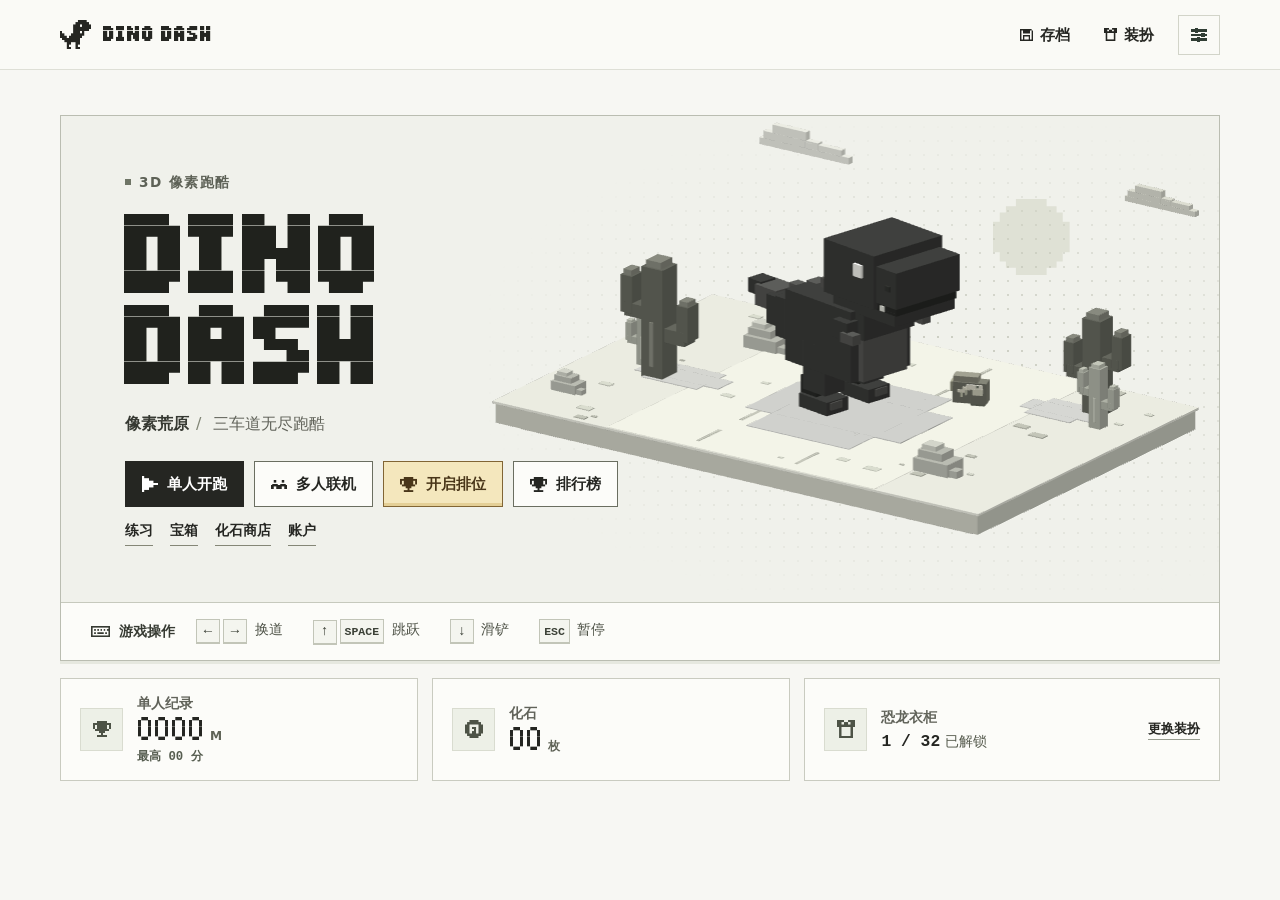
==== commit 4a6ac35d: "Require Turnstile for appeals and track reviewed results" ====
--- a/dino-dash/index.html
+++ b/dino-dash/index.html
@@ -83,7 +83,7 @@
     <button type="button" class="button compact" data-board="score" aria-pressed="true">分数榜</button>
     <button type="button" class="button compact" data-board="fossils" aria-pressed="false"><span class="icon icon-fossil" aria-hidden="true"></span>化石榜</button>
   </div>
-  <p id="fossil-board-note" class="panel-desc" hidden>累计已验证的排位化石。消费只扣本地余额。</p>
+  <p id="fossil-board-note" class="panel-desc" hidden>累计入榜的排位化石。消费只扣本地余额。</p>
   <p id="rank-personal" class="panel-hint rank-personal" hidden></p>
   <p class="panel-desc" id="rank-status" role="status"></p>
   <table id="rank-table" class="rank-table" aria-label="单人排位前 50 名" hidden>
@@ -106,9 +106,11 @@
   <ol id="rank-history-rows" class="rank-history-list"></ol>
   <form id="rank-appeal-form" hidden>
     <label class="rank-name">申诉说明<textarea id="rank-appeal-message" rows="3" maxlength="240" required></textarea></label>
+    <div id="rank-appeal-captcha"></div>
+    <p class="panel-hint" id="rank-appeal-captcha-status" role="status"></p>
     <div class="panel-actions">
       <button class="button" data-action="rank-appeal-cancel" type="button">取消</button>
-      <button class="button solid" id="rank-appeal-send" type="submit">提交申诉</button>
+      <button class="button solid" id="rank-appeal-send" type="submit" disabled>提交申诉</button>
     </div>
   </form>
   <div class="panel-actions"><button class="button" data-action="rank-history-back" type="button">返回</button></div>
@@ -165,7 +167,7 @@
 <button class="button solid" id="practice-retry" data-action="practice-retry" hidden>再挑战一次</button></div></section><section data-panel="results" hidden=""><div class="panel-heading"><h2>竞速成绩</h2></div><p class="panel-desc" id="results-summary"></p><ol id="result-roster" class="room-roster results-roster"></ol><div class="panel-actions"><button class="button" data-action="leave-room">离开房间</button><button class="button solid" id="rematch-button" data-action="rematch" hidden="">回到房间</button></div></section><section data-panel="error" hidden=""><div class="panel-heading"><h2>连接中断</h2></div><p class="panel-desc" id="connection-error"></p><div class="panel-actions"><button class="button solid" data-action="online">返回联机菜单</button></div></section></dialog><output id="toast" class="toast" aria-live="polite" hidden=""></output></div>
   <noscript>请开启 JavaScript 来运行 DINO DASH。</noscript>
   <script type="module">
-    import { mount } from "./game/app.js?v=17";
+    import { mount } from "./game/app.js?v=18";
     import { PeerTransport } from "./game/peer-transport.js?v=16";
     const server = document.documentElement.dataset.roomBackend === "server";
     mount(document.querySelector(".game-app"), { roomTransport: server ? null : new PeerTransport() });
